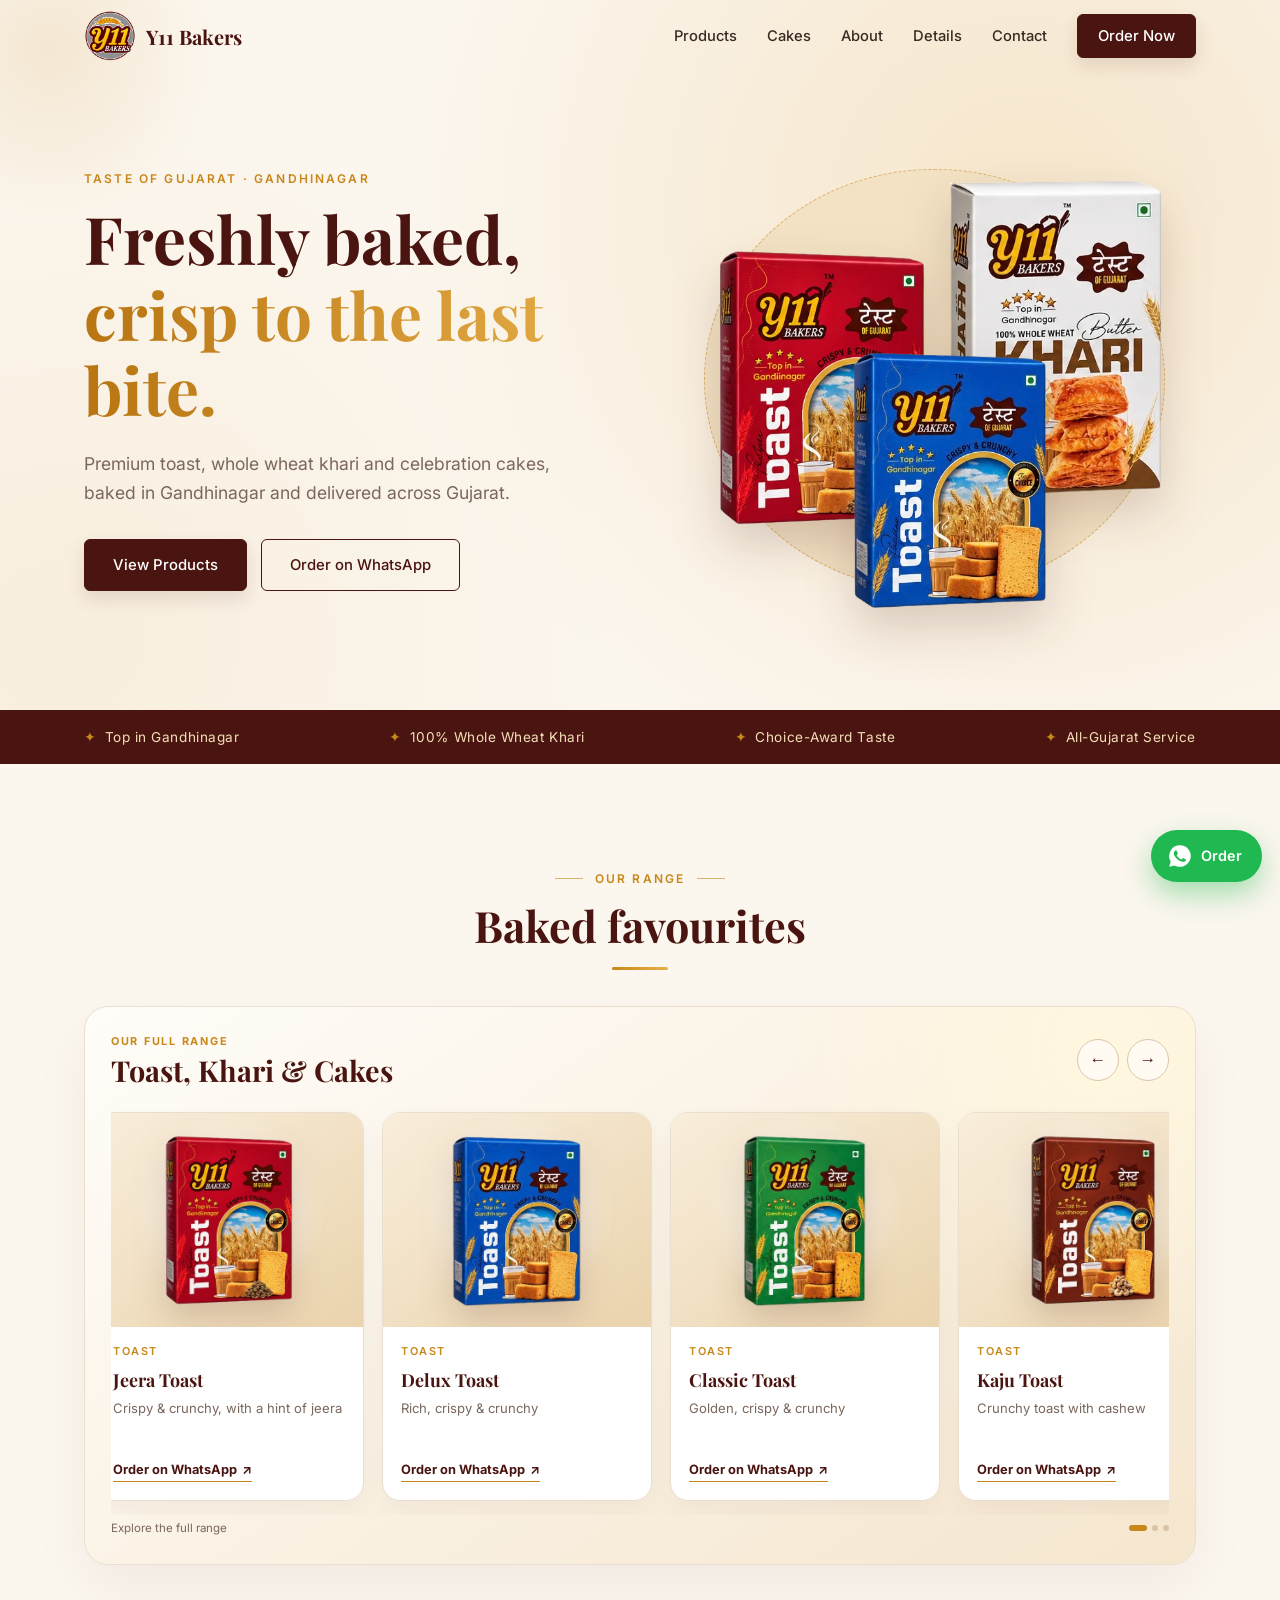
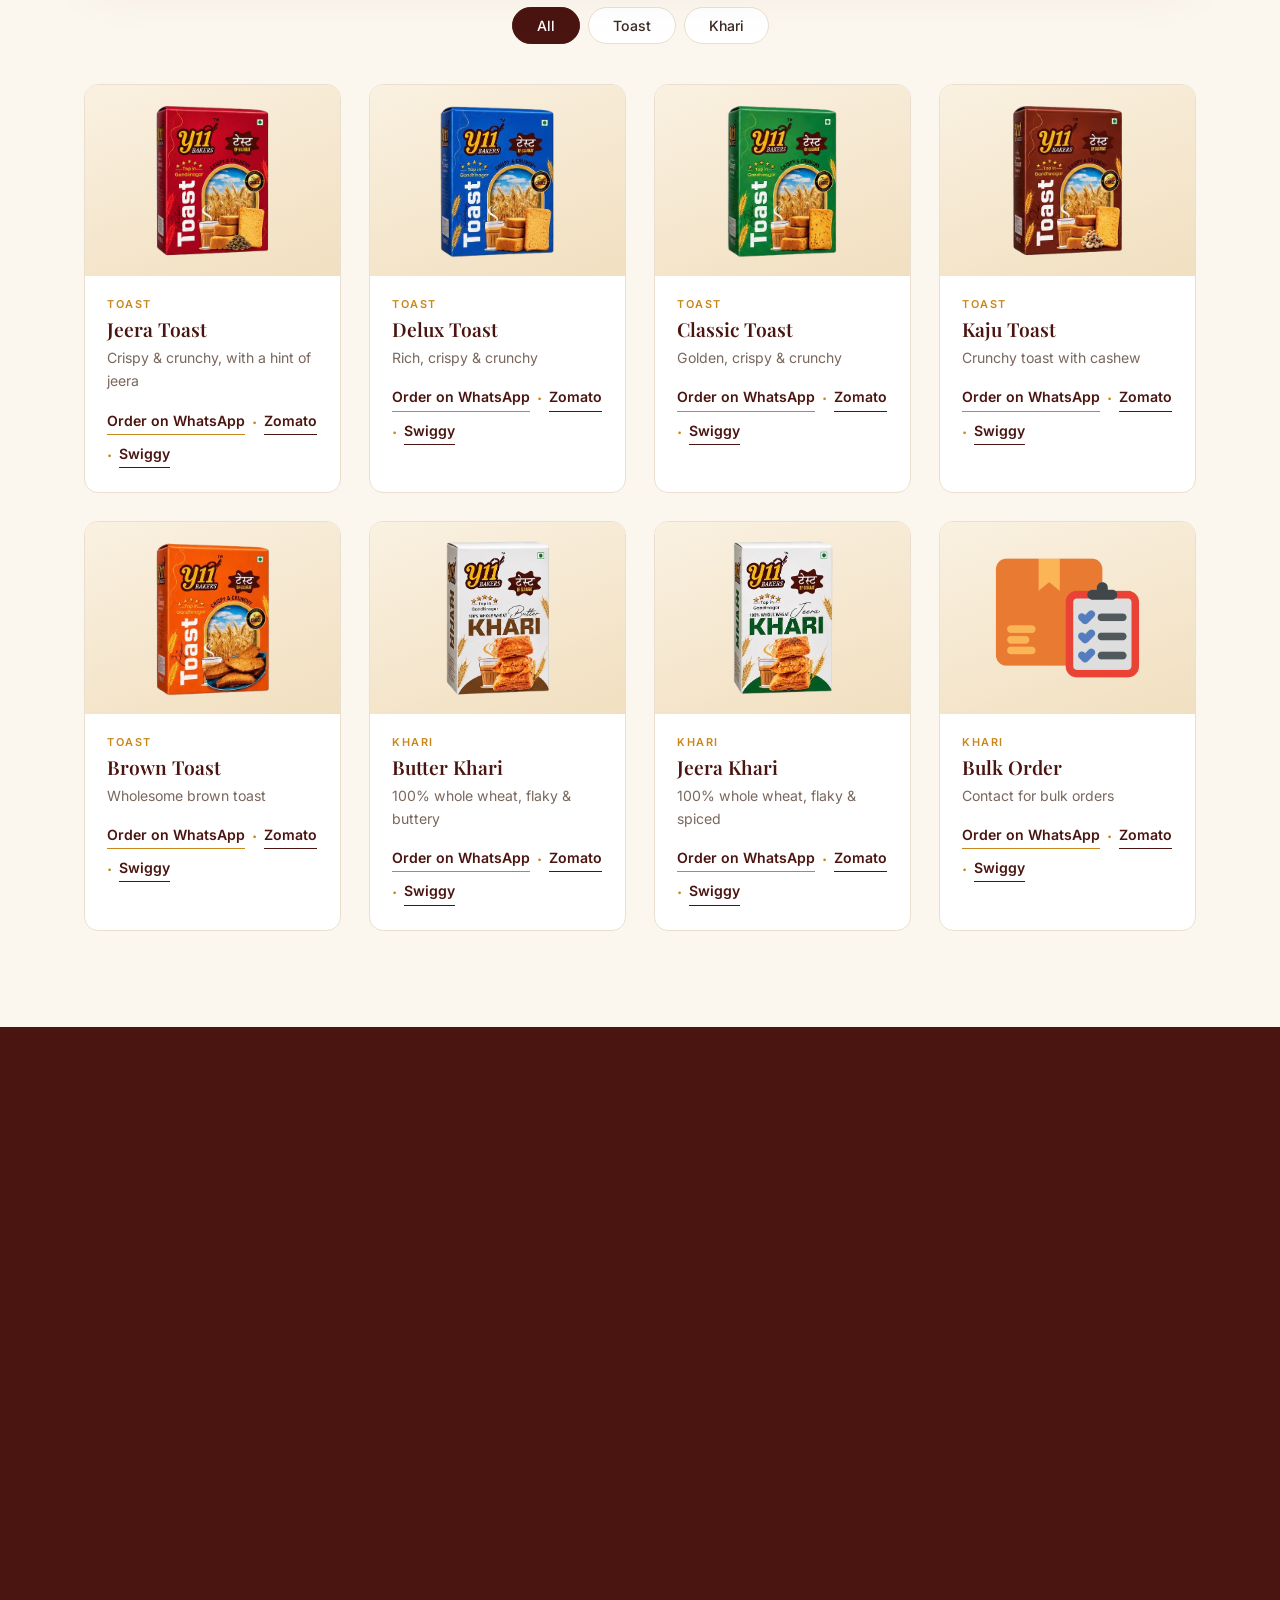
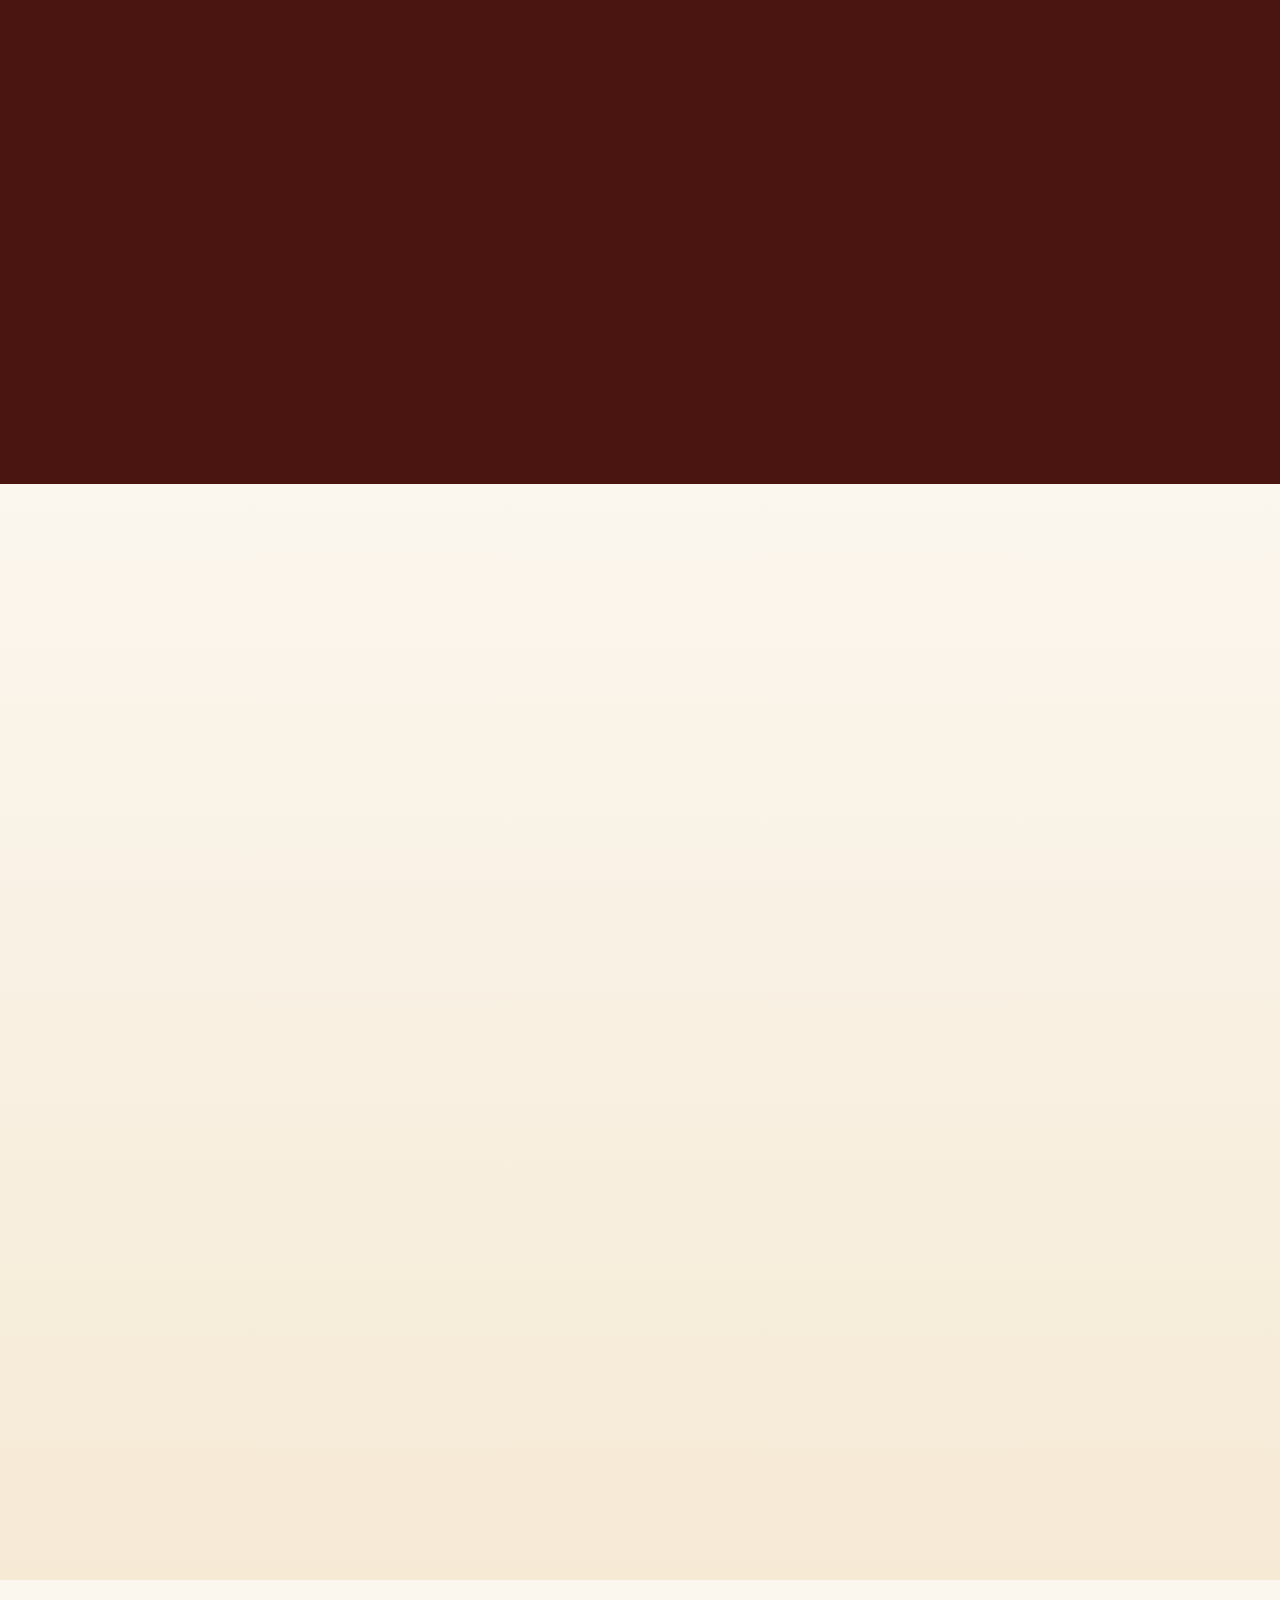
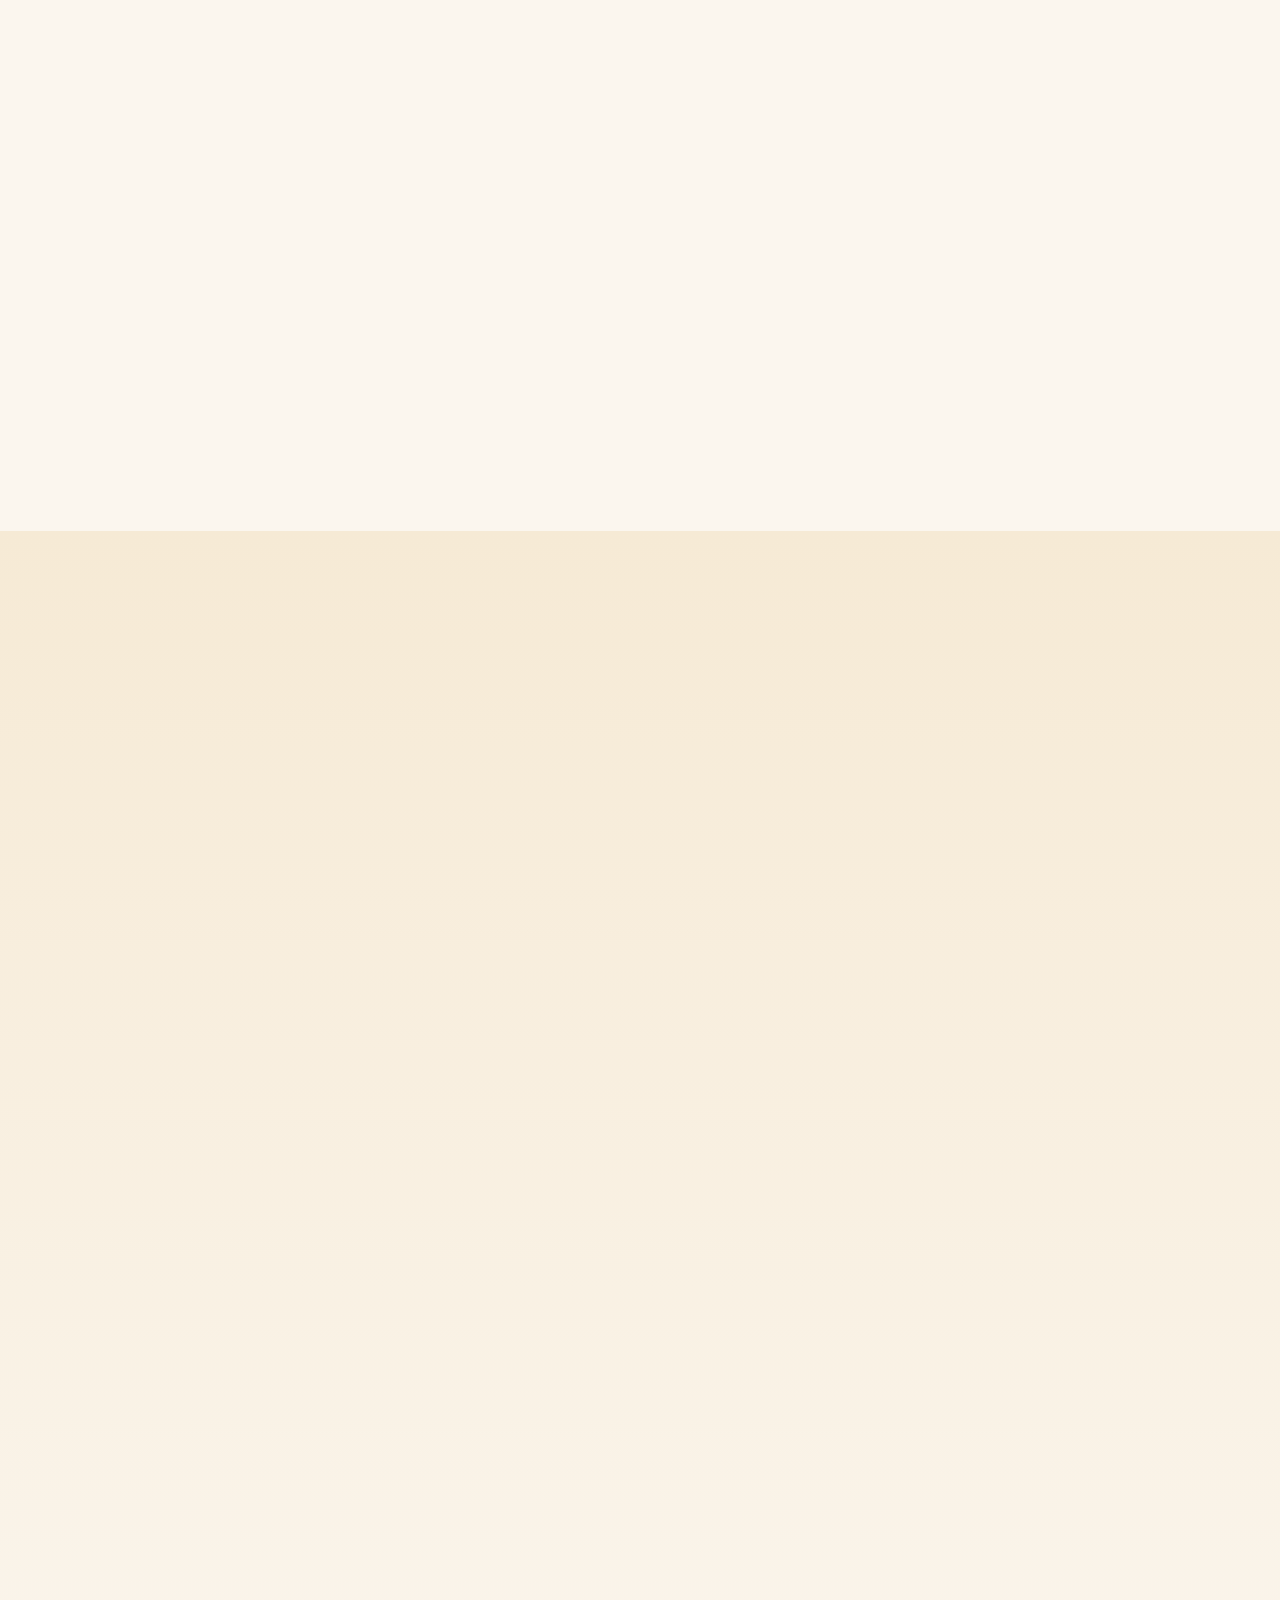
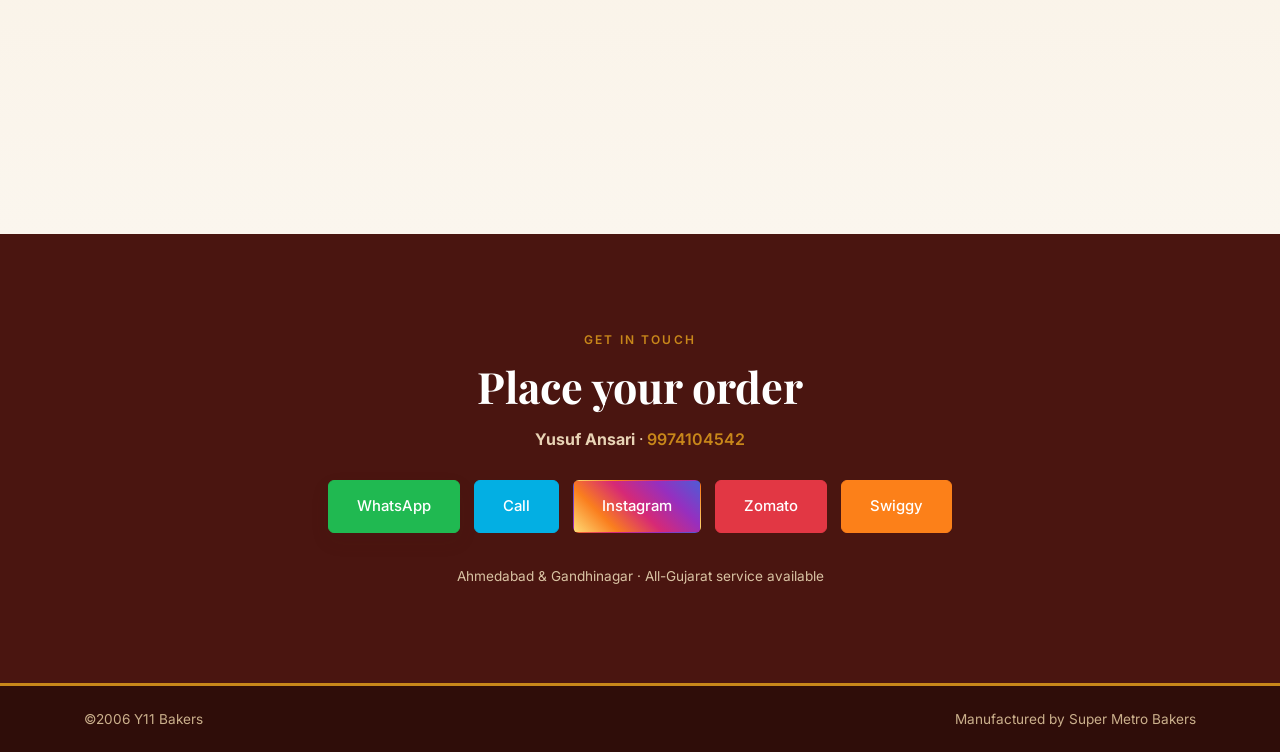
==== index.html @ 22dca5ef "Add files via upload" ====
<!DOCTYPE html>
<html lang="en">

<head>
    <meta charset="UTF-8">
    <meta name="viewport" content="width=device-width, initial-scale=1">

    <title>Y11 Bakers | Toast, Khari & Cakes in Gandhinagar</title>

    <meta name="description" content="Y11 Bakers – crispy toast, whole wheat khari and celebration cakes. Serving Ahmedabad, Gandhinagar and across Gujarat.">
    <meta name="theme-color" content="#4a1510">

    <!-- Social sharing -->
    <meta property="og:type" content="website">
    <meta property="og:title" content="Y11 Bakers | Toast, Khari & Cakes in Gandhinagar">
    <meta property="og:description" content="Crispy toast, whole wheat khari and custom celebration cakes. Serving Ahmedabad, Gandhinagar and all of Gujarat.">
    <meta property="og:image" content="images/logo.png">

    <!-- Favicon -->
    <link rel="icon" href="images/logo.png">
    <link rel="preload" as="image" href="images/logo.png">

    <!-- Google Fonts -->
    <link rel="preconnect" href="https://fonts.googleapis.com">
    <link rel="preconnect" href="https://fonts.gstatic.com" crossorigin>
    <link href="https://fonts.googleapis.com/css2?family=Inter:wght@400;500;600&family=Playfair+Display:wght@600;700&display=swap" rel="stylesheet">

    <!-- Main stylesheet -->
    <link rel="stylesheet" href="style.css">

    <!-- Local business data for Google -->
    <script type="application/ld+json">
    {
      "@context": "https://schema.org",
      "@type": "Bakery",
      "name": "Y11 Bakers",
      "image": "images/logo.png",
      "telephone": "+919974104542",
      "address": {
        "@type": "PostalAddress",
        "addressLocality": "Gandhinagar",
        "addressRegion": "Gujarat",
        "addressCountry": "IN"
      },
      "areaServed": ["Gandhinagar", "Ahmedabad", "Gujarat"],
      "sameAs": ["https://www.instagram.com/y11.bakers/"]
    }
    </script>
</head>


<body id="top">

    <!-- =====================================================
         NAVIGATION
    ====================================================== -->

    <header id="nav">
        <div class="wrap bar">

            <a class="brand" href="#top" aria-label="Y11 Bakers home">
                <img src="images/logo.png" alt="Y11 Bakers logo">
                <span>Y11 Bakers</span>
            </a>

            <nav id="mainNav" aria-label="Main navigation">
                <a href="#products">Products</a>
                <a href="#cakes">Cakes</a>
                <a href="#about">About</a>
                <a href="#details">Details</a>
                <a href="#order">Contact</a>

                <a class="btn sm" id="waNav" target="_blank" rel="noopener noreferrer"
                   aria-label="Order Y11 Bakers products on WhatsApp">Order Now</a>
            </nav>

            <button class="burger" id="burger" type="button" aria-label="Open menu"
                    aria-expanded="false" aria-controls="mainNav">
                <span></span><span></span><span></span>
            </button>

        </div>
    </header>


    <main>

        <!-- =================================================
             HERO
        ================================================== -->

        <section class="hero" aria-labelledby="hero-title">
            <div class="wrap hero-grid">

                <div class="hero-text">
                    <p class="eyebrow">Taste of Gujarat · Gandhinagar</p>

                    <h1 id="hero-title">
                        Freshly baked,
                        <span>crisp to the last bite.</span>
                    </h1>

                    <p class="lead">
                        Premium toast, whole wheat khari and
                        celebration cakes, baked in Gandhinagar
                        and delivered across Gujarat.
                    </p>

                    <div class="cta">
                        <a class="btn" href="#products">View Products</a>
                        <a class="btn line" id="waHero" target="_blank" rel="noopener noreferrer">Order on WhatsApp</a>
                    </div>
                </div>

                <div class="hero-art" aria-hidden="true">
                    <div class="ring"></div>
                    <img class="h1i" fetchpriority="high" src="images/toast-red.webp - Edited.png" alt="">
                    <img class="h2i" fetchpriority="high" src="images/khari-butter.webp - Edited.png" alt="">
                    <img class="h3i" fetchpriority="high" src="images/toast-blue.webp - Edited.png" alt="">
                </div>

            </div>
        </section>


        <!-- =================================================
             BRAND HIGHLIGHTS
        ================================================== -->

        <div class="strip" aria-label="Y11 Bakers highlights">
            <div class="wrap">
                <span>Top in Gandhinagar</span>
                <span>100% Whole Wheat Khari</span>
                <span>Choice-Award Taste</span>
                <span>All-Gujarat Service</span>
            </div>
        </div>


        <!-- =================================================
             PRODUCTS
        ================================================== -->

        <section id="products" aria-labelledby="products-title">
            <div class="wrap">

                <div class="head reveal">
                    <p class="eyebrow">Our Range</p>
                    <h2 id="products-title">Baked favourites</h2>
                </div>

                <!-- Featured product carousel -->
                <div class="product-showcase reveal" aria-label="All Y11 Bakers products carousel">
                    <div class="showcase-top">
                        <div>
                            <span class="showcase-kicker">Our full range</span>
                            <h3>Toast, Khari &amp; Cakes</h3>
                        </div>

                        <div class="carousel-controls">
                            <button class="carousel-arrow" id="productPrev" type="button" aria-label="Previous products">&#8592;</button>
                            <button class="carousel-arrow" id="productNext" type="button" aria-label="Next products">&#8594;</button>
                        </div>
                    </div>

                    <div class="product-carousel" id="productCarousel" tabindex="0" aria-label="All toast, khari and cake products"></div>

                    <div class="carousel-footer">
                        <span>Explore the full range</span>
                        <div class="carousel-dots" id="productDots" aria-hidden="true"></div>
                    </div>
                </div>

                <!-- Product filters -->
                <div class="tabs reveal" role="tablist" aria-label="Product categories">
                    <button class="on" type="button" data-f="all" role="tab" aria-selected="true">All</button>
                    <button type="button" data-f="toast" role="tab" aria-selected="false">Toast</button>
                    <button type="button" data-f="khari" role="tab" aria-selected="false">Khari</button>
                </div>

                <!-- Product cards (generated by script.js) -->
                <div class="grid" id="productGrid" aria-live="polite"></div>

            </div>
        </section>


        <!-- =================================================
             CAKES
        ================================================== -->

        <section id="cakes" class="dark" aria-labelledby="cakes-title">
            <div class="wrap">

                <div class="head reveal">
                    <p class="eyebrow">Celebrations</p>
                    <h2 id="cakes-title">Cakes, made to order</h2>
                    <p class="sub">
                        Birthdays, anniversaries and every occasion in between.
                        Every design can be customised on request.
                    </p>
                </div>

                <!-- Cake gallery (generated by script.js) -->
                <div class="grid" id="cakeGrid" aria-live="polite"></div>

            </div>
        </section>


        <!-- =================================================
             CUSTOMIZE CAKE
        ================================================== -->

        <section id="customize" aria-labelledby="custom-title">
            <div class="wrap">

                <div class="head reveal">
                    <p class="eyebrow">Made Just For You</p>
                    <h2 id="custom-title">Customize your cake</h2>
                    <p class="sub">Tell us your idea and we will bake it. Fill in the details and send them to us on WhatsApp. You can share reference photos in the chat.</p>
                </div>

                <form class="cform reveal" id="cakeForm">
                    <label>Your name
                        <input type="text" id="cfName" placeholder="Enter your name" required>
                    </label>
                    <label>Occasion
                        <select id="cfOccasion" required></select>
                    </label>
                    <label>Flavour
                        <select id="cfFlavour" required></select>
                    </label>
                    <label>Weight
                        <select id="cfWeight" required></select>
                    </label>
                    <label>Delivery date
                        <input type="date" id="cfDate" required>
                    </label>
                    <label>Delivery area
                        <input type="text" id="cfArea" placeholder="e.g. Gandhinagar, Ahmedabad">
                    </label>
                    <label class="full">Message on cake
                        <input type="text" id="cfMsg" placeholder="e.g. Happy Birthday Aryan">
                    </label>
                    <label class="full">Design idea / theme
                        <textarea id="cfNotes" rows="4" placeholder="Describe colours, theme, characters or toppers..."></textarea>
                    </label>
                    <label class="check full">
                        <input type="checkbox" id="cfEggless"> Eggless cake
                    </label>
                    <button class="btn full" type="submit">Send Request on WhatsApp</button>
                </form>

            </div>
        </section>


        <!-- =================================================
             ABOUT
        ================================================== -->

        <section id="about" aria-labelledby="about-title">
            <div class="wrap about">

                <div class="reveal">
                    <p class="eyebrow">About Us</p>

                    <h2 id="about-title">Rooted in Gandhinagar, loved across Gujarat</h2>

                    <p class="sub l">
                        Y11 Bakers is known for crunchy toast and flaky whole wheat
                        khari, the ideal companion to a cup of chai. We serve
                        Ahmedabad and Gandhinagar, with all-Gujarat service available.
                    </p>

                    <div class="mfg">
                        <small>Manufactured by</small>
                        <b>Super Metro Bakers</b>
                    </div>
                </div>

                <div class="stats reveal" aria-label="Y11 Bakers statistics">
                    <div><b>100%</b><span>Whole wheat khari</span></div>
                    <div><b>7+</b><span>Flavours</span></div>
                    <div><b>Gujarat</b><span>Wide service</span></div>
                </div>

            </div>
        </section>


        <!-- =================================================
             BUSINESS DETAILS / FACT SHEET
        ================================================== -->

        <section id="details" aria-labelledby="details-title">
            <div class="wrap">

                <div class="head reveal">
                    <p class="eyebrow">Business Details</p>
                    <h2 id="details-title">Company fact sheet</h2>
                    <p class="sub">
                        Registered, GST-verified and manufacturing from Gandhinagar.
                        Everything you need to know before placing a bulk or wholesale order.
                    </p>
                </div>

                <div class="fs-highlights reveal">
                    <div><b>2017</b><span>GST registered</span></div>
                    <div><b>20–35</b><span>Team members</span></div>
                    <div><b>Factory</b><span>Direct manufacturer</span></div>
                </div>

                <div class="factsheet reveal">

                    <div class="fs-top">
                        <div>
                            <small>Registered business</small>
                            <h3>Super Metro Bakers</h3>
                        </div>
                        <span class="fs-verified">✔ GST Registered</span>
                    </div>

                    <dl class="fs-list">
                        <div class="fs-row"><dt>Company CEO</dt><dd>Y Ansari</dd></div>
                        <div class="fs-row"><dt>Registered Address</dt><dd>Gandhinagar, Gujarat</dd></div>
                        <div class="fs-row"><dt>Total Number of Employees</dt><dd>20 to 35 People</dd></div>
                        <div class="fs-row"><dt>GST Registration Date</dt><dd>2017</dd></div>
                        <div class="fs-row"><dt>GST Legal Status</dt><dd>Partnership</dd></div>
                        <div class="fs-row"><dt>GST Nature of Business</dt><dd>Manufacturer</dd></div>
                        <div class="fs-row">
                            <dt>GST Additional NOB</dt>
                            <dd class="fs-chips">
                                <span>Wholesale Business</span>
                                <span>Factory / Manufacturing</span>
                                <span>Retail Business</span>
                            </dd>
                        </div>
                        <div class="fs-row"><dt>GST No.</dt><dd><span class="fs-gst">24CMZPA8083N1Z7</span></dd></div>
                        <div class="fs-row">
                            <dt>Payment Mode</dt>
                            <dd class="fs-chips">
                                <span>Cash</span>
                                <span>Credit Card</span>
                                <span>Cheque</span>
                                <span>Online</span>
                            </dd>
                        </div>
                        <div class="fs-row"><dt>Shipment Mode</dt><dd>By Road</dd></div>
                    </dl>

                </div>

            </div>
        </section>


        <!-- =================================================
             ORDER / CONTACT
        ================================================== -->

        <section id="order" class="dark order" aria-labelledby="order-title">
            <div class="wrap center reveal">

                <p class="eyebrow">Get in Touch</p>
                <h2 id="order-title">Place your order</h2>

                <p class="sub">
                    <b id="cName"></b>
                    ·
                    <a id="cPhone" aria-label="Call Y11 Bakers"></a>
                </p>

                <div class="cta c">
                    <a class="btn" id="waBtn" target="_blank" rel="noopener noreferrer" aria-label="Order Y11 Bakers products on WhatsApp">WhatsApp</a>
                    <a class="btn line light" id="callBtn" aria-label="Call Y11 Bakers">Call</a>
                    <a class="btn line light" id="igBtn" target="_blank" rel="noopener noreferrer" aria-label="Visit Y11 Bakers on Instagram">Instagram</a>
                    <a class="btn line light" id="zomBtn" target="_blank" rel="noopener noreferrer" hidden aria-label="Order Y11 Bakers on Zomato">Zomato</a>
                    <a class="btn line light" id="swiBtn" target="_blank" rel="noopener noreferrer" hidden aria-label="Order Y11 Bakers on Swiggy">Swiggy</a>
                </div>

                <p class="area">Ahmedabad &amp; Gandhinagar · All-Gujarat service available</p>

            </div>
        </section>

    </main>


    <!-- =====================================================
         FOOTER
    ====================================================== -->

    <footer>
        <div class="wrap">
            <span>©2006 Y11 Bakers</span>
            <span>Manufactured by Super Metro Bakers</span>
        </div>
    </footer>


    <!-- =====================================================
         FLOATING UI
    ====================================================== -->

    <div class="progress" id="progress" aria-hidden="true"></div>

    <a class="fab-wa" id="waFab" target="_blank" rel="noopener noreferrer" aria-label="Chat with Y11 Bakers on WhatsApp">
        <svg viewBox="0 0 24 24" width="26" height="26" fill="currentColor" aria-hidden="true">
            <path d="M12 2a10 10 0 0 0-8.6 15.1L2 22l5-1.3A10 10 0 1 0 12 2zm5.2 14.1c-.2.6-1.3 1.2-1.8 1.2-.5.1-1 .2-3.3-.7-2.8-1.2-4.6-4-4.7-4.2-.1-.2-1.1-1.5-1.1-2.8s.7-2 1-2.3c.2-.3.5-.3.7-.3h.5c.2 0 .4 0 .6.5l.8 2c.1.2.1.3 0 .5l-.4.6-.4.4c-.1.2-.3.3-.1.6.2.3.8 1.3 1.7 2.1 1.2 1 2.1 1.3 2.4 1.5.3.1.4.1.6-.1l.8-1c.2-.3.4-.2.6-.1l1.9.9c.3.1.5.2.5.3.1.2.1.8-.2 1.3z"/>
        </svg>
        <span>Order</span>
    </a>

    <button class="to-top" id="toTop" type="button" aria-label="Back to top">↑</button>


    <!-- =====================================================
         JAVASCRIPT
    ====================================================== -->

    <script src="script.js"></script>
    <script>
        /* Mobile menu */
        (function () {
            var header = document.getElementById("nav"),
                nav = document.getElementById("mainNav"),
                btn = document.getElementById("burger");
            function set(open) {
                header.classList.toggle("menu-open", open);
                nav.classList.toggle("open", open);
                btn.setAttribute("aria-expanded", open);
                btn.setAttribute("aria-label", open ? "Close menu" : "Open menu");
            }
            btn.addEventListener("click", function () { set(!nav.classList.contains("open")); });
            nav.addEventListener("click", function (e) { if (e.target.closest("a")) set(false); });
            addEventListener("resize", function () { if (innerWidth > 820) set(false); });
            addEventListener("keydown", function (e) { if (e.key === "Escape") set(false); });
        })();
    </script>

</body>

</html>
---- style.css ----
/* =========================================================
   1. ROOT & RESET
========================================================= */

:root {
    --bg: #fbf6ee;
    --maroon: #4a1510;
    --maroon-dark: #2f0d09;
    --gold: #c8871a;

    --text: #3b2a24;
    --muted: #7a675d;

    --card: #ffffff;
    --line: #eadfce;
    --cream: #f3e2c4;

    --container: 1160px;
    --radius: 14px;
    --transition: 0.3s ease;
}

* {
    box-sizing: border-box;
    margin: 0;
    padding: 0;
}

/* Bug fix: .btn display was overriding the [hidden] attribute */
[hidden] {
    display: none !important;
}

html {
    scroll-behavior: smooth;
    scrollbar-color: var(--gold) var(--bg);
}

body {
    font-family: Inter, sans-serif;
    font-size: 16px;
    line-height: 1.65;
    color: var(--text);
    background: var(--bg);
    overflow-x: hidden;
}

img {
    display: block;
    max-width: 100%;
}

::selection {
    background: var(--gold);
    color: #fff;
}

:focus-visible {
    outline: 2px solid var(--gold);
    outline-offset: 3px;
    border-radius: 4px;
}


/* =========================================================
   2. GLOBAL TYPOGRAPHY
========================================================= */

h1,
h2,
h3,
.brand {
    font-family: "Playfair Display", serif;
    color: var(--maroon);
    line-height: 1.15;
}

h1 {
    font-size: clamp(2.5rem, 5.2vw, 4.1rem);
    font-weight: 700;
}

h1 span {
    display: block;
    color: var(--gold);
    background: linear-gradient(90deg, #b87512, #e8b04a, #b87512);
    background-size: 200% auto;
    -webkit-background-clip: text;
    background-clip: text;
    -webkit-text-fill-color: transparent;
    animation: shimmer 6s linear infinite;
}

h2 {
    font-size: clamp(1.9rem, 3.5vw, 2.7rem);
}

.eyebrow {
    margin-bottom: 12px;

    font-size: 0.75rem;
    font-weight: 600;
    letter-spacing: 0.18em;
    text-transform: uppercase;

    color: var(--gold);
}

.lead {
    max-width: 480px;
    margin: 22px 0 32px;

    font-size: 1.1rem;
    color: var(--muted);
}


/* =========================================================
   3. CONTAINER
========================================================= */

.wrap {
    width: 100%;
    max-width: var(--container);
    margin: 0 auto;
    padding: 0 24px;
}


/* =========================================================
   4. NAVIGATION
========================================================= */

#nav {
    position: fixed;
    inset: 0 0 auto;

    z-index: 100;

    transition: var(--transition);
}

#nav.s {
    background: #fbf6eef5;
    backdrop-filter: blur(10px);
    border-bottom: 1px solid var(--line);
}

.bar {
    display: flex;
    align-items: center;
    justify-content: space-between;

    height: 72px;
}

.brand {
    display: flex;
    align-items: center;
    gap: 10px;

    font-size: 1.25rem;
    font-weight: 700;
    text-decoration: none;
}

.brand img {
    width: 52px;
    height: 52px;

    border-radius: 50%;
    object-fit: cover;
}

nav {
    display: flex;
    align-items: center;
    gap: 30px;
}

nav a:not(.btn) {
    position: relative;

    font-size: 0.92rem;
    font-weight: 500;

    color: var(--text);
    text-decoration: none;
}

nav a:not(.btn)::after {
    content: "";

    position: absolute;
    left: 0;
    bottom: -4px;

    width: 0;
    height: 2px;

    background: var(--gold);

    transition: var(--transition);
}

nav a:not(.btn):hover::after {
    width: 100%;
}

nav a:not(.btn).active {
    color: var(--gold);
}

nav a:not(.btn).active::after {
    width: 100%;
}


/* =========================================================
   5. BUTTONS
========================================================= */

.btn {
    display: inline-block;

    padding: 13px 28px;

    font-size: 0.93rem;
    font-weight: 500;

    color: #fff;
    background: var(--maroon);

    border: 1.5px solid var(--maroon);
    border-radius: 6px;

    text-decoration: none;
    cursor: pointer;

    box-shadow: 0 8px 18px #4a15101f;

    transition: var(--transition);
}

.btn:hover {
    color: #fff;
    background: var(--gold);
    border-color: var(--gold);

    transform: translateY(-2px);
    box-shadow: 0 14px 26px #c8871a44;
}

.btn:active {
    transform: translateY(0) scale(.98);
}

.btn.sm {
    padding: 9px 20px;
}

.btn.line {
    color: var(--maroon);
    background: transparent;
    box-shadow: none;
}

.btn.line:hover {
    color: #fff;
    background: var(--maroon);
    border-color: var(--maroon);
}

.btn.line.light {
    color: #fff;
    background: transparent;
    border-color: #ffffff66;
}

.btn.line.light:hover {
    color: var(--maroon);
    background: #fff;
    border-color: #fff;
}


/* =========================================================
   6. HERO
========================================================= */

.hero {
    position: relative;
    overflow: hidden;

    padding: 140px 0 90px;

    background:
        radial-gradient(circle at 80% 30%, #f6e6cb, transparent 55%),
        radial-gradient(circle at 5% 90%, #f3e2c466, transparent 40%);
}

.hero::before {
    content: "";
    position: absolute;
    top: -120px;
    left: -120px;
    width: 340px;
    height: 340px;
    border-radius: 50%;
    background: radial-gradient(circle, #c8871a22, transparent 70%);
    pointer-events: none;
}

.hero-grid {
    position: relative;
    display: grid;
    grid-template-columns: 1.05fr 1fr;
    gap: 40px;
    align-items: center;
}

.cta {
    display: flex;
    flex-wrap: wrap;
    gap: 14px;
}

.cta.c {
    justify-content: center;
    margin-top: 28px;
}


/* =========================================================
   7. HERO PRODUCT ART
========================================================= */

.hero-art {
    position: relative;
    height: 480px;
}

.ring {
    position: absolute;
    inset: 6%;

    border: 1px dashed #c8871a88;
    border-radius: 50%;

    background: var(--cream);

    animation: spin 40s linear infinite;
}

.hero-art img {
    position: absolute;

    filter: drop-shadow(0 22px 24px #4a15102e);
}

.h1i {
    width: 41%;
    left: 8%;
    top: 22%;

    animation: float 6s ease-in-out infinite;
}

.h2i {
    width: 42%;
    right: 6%;
    top: 8%;

    animation: float 7s ease-in-out -2s infinite;
}

.h3i {
    width: 38%;
    left: 34%;
    bottom: 2%;

    animation: float 6.5s ease-in-out -4s infinite;
}


/* =========================================================
   8. MAROON INFORMATION STRIP
========================================================= */

.strip {
    color: #f5dfb8;
    background: var(--maroon);

    font-size: 0.85rem;
    letter-spacing: 0.04em;
}

.strip .wrap {
    display: flex;
    justify-content: space-between;
    flex-wrap: wrap;
    gap: 20px;

    padding: 16px 24px;
}

.strip span::before {
    content: "✦";
    margin-right: 8px;
    color: var(--gold);
}


/* =========================================================
   9. SECTIONS
========================================================= */

section {
    padding: 96px 0;
}

/* Skip rendering off-screen sections until needed (faster load) */
#cakes,
#customize,
#about,
#details {
    content-visibility: auto;
    contain-intrinsic-size: auto 800px;
}

.head {
    margin-bottom: 36px;
    text-align: center;
}

.head .eyebrow {
    display: inline-flex;
    align-items: center;
    gap: 12px;
}

.head .eyebrow::before,
.head .eyebrow::after {
    content: "";
    width: 28px;
    height: 1px;
    background: currentColor;
    opacity: .6;
}

.head h2::after {
    content: "";
    display: block;
    width: 56px;
    height: 3px;
    margin: 16px auto 0;
    border-radius: 3px;
    background: linear-gradient(90deg, var(--gold), #e8b04a);
}

.sub {
    max-width: 560px;
    margin: 14px auto 0;

    color: var(--muted);
}

.sub.l {
    margin: 18px 0 0;
}

.center {
    text-align: center;
}


/* =========================================================
   10. DARK SECTIONS
========================================================= */

.dark {
    background: var(--maroon);
}

.dark h2 {
    color: #fff;
}

.dark .sub {
    color: #e8d3b5;
}


/* =========================================================
   11. CATEGORY TABS
========================================================= */

.tabs {
    display: flex;
    justify-content: center;
    flex-wrap: wrap;
    gap: 8px;

    margin-bottom: 40px;
}

.tabs button {
    padding: 9px 24px;

    font-family: Inter, sans-serif;
    font-size: 0.88rem;
    font-weight: 500;

    color: var(--text);
    background: #fff;

    border: 1px solid var(--line);
    border-radius: 30px;

    cursor: pointer;

    transition: var(--transition);
}

.tabs button:hover,
.tabs .on {
    color: #fff;
    background: var(--maroon);
    border-color: var(--maroon);
}


/* =========================================================
   12. PRODUCT GRID
========================================================= */

.grid {
    display: grid;

    grid-template-columns: repeat(auto-fill, minmax(250px, 1fr));

    gap: 28px;
}


/* =========================================================
   13. PRODUCT CARD
========================================================= */

.card {
    position: relative;
    display: flex;
    flex-direction: column;

    overflow: hidden;

    background: var(--card);

    border: 1px solid var(--line);
    border-radius: var(--radius);

    transition:
        transform 0.4s ease,
        box-shadow 0.4s ease,
        border-color 0.4s ease;

    animation: rise 0.6s both;
}

.card::after {
    content: "";
    position: absolute;
    left: 0;
    right: 0;
    bottom: 0;
    height: 3px;
    background: linear-gradient(90deg, var(--gold), #e8b04a);
    transform: scaleX(0);
    transform-origin: left;
    transition: transform .45s ease;
}

.card:hover::after {
    transform: scaleX(1);
}

.card:hover {
    transform: translateY(-8px);
    border-color: #e3c994;

    box-shadow: 0 24px 40px #4a151018;
}


/* =========================================================
   14. PRODUCT IMAGE AREA
========================================================= */

.im {
    position: relative;

    width: 100%;
    aspect-ratio: 4 / 3;

    display: flex;
    align-items: center;
    justify-content: center;

    padding: 18px 24px;

    background: linear-gradient(160deg, #faf1e1, #f1dfc0);

    overflow: hidden;

    cursor: zoom-in;
    touch-action: manipulation;
}

.im img {
    width: 100%;
    height: 100%;

    max-width: 100%;
    max-height: 100%;

    object-fit: contain;
    object-position: center;

    transition: transform 0.6s ease;
}

.card:hover .im img {
    transform: scale(1.04);
}


/* =========================================================
   15. PRODUCT INFORMATION
========================================================= */

.info {
    padding: 20px 22px 24px;
}

.badge {
    display: block;

    margin-bottom: 4px;

    font-size: 0.68rem;
    font-weight: 600;
    letter-spacing: 0.14em;
    text-transform: uppercase;

    color: var(--gold);
}

.info h3 {
    margin: 4px 0 6px;

    font-family: "Playfair Display", serif;
    font-size: 1.2rem;
    font-weight: 600;

    color: var(--maroon);
}

.info p {
    margin-bottom: 16px;

    font-size: 0.88rem;
    color: var(--muted);
}

.order-links {
    display: flex;
    align-items: center;
    flex-wrap: wrap;
    gap: 7px;
}

.info a {
    display: inline-block;

    padding-bottom: 2px;

    font-size: 0.88rem;
    font-weight: 600;

    color: var(--maroon);
    text-decoration: none;

    border-bottom: 1.5px solid var(--gold);

    transition: var(--transition);
}

.info a:hover {
    color: var(--gold);
}

.order-sep {
    color: var(--gold);
    font-weight: 700;
}

.market-link {
    border-bottom: 1px solid currentColor !important;
}

.dark .order-sep {
    color: #e8c47d;
}


/* =========================================================
   16. DARK PRODUCT CARDS
========================================================= */

.dark .card {
    background: #5a2018;
    border-color: #ffffff1a;
}

.dark .im {
    background: #3f120d;
}

.dark .info h3 {
    color: #fff;
}

.dark .info p {
    color: #e0c9a8;
}

.dark .info a {
    color: #fff;
}


/* =========================================================
   17. ABOUT SECTION
========================================================= */

.about {
    display: grid;

    grid-template-columns: 1.2fr 1fr;
    gap: 64px;

    align-items: center;
}

.about h2 {
    max-width: 520px;
}


/* =========================================================
   18. STATS
========================================================= */

.stats {
    display: grid;

    border-left: 2px solid var(--gold);
}

.stats div {
    padding: 20px 28px;

    border-bottom: 1px solid var(--line);
}

.stats div:last-child {
    border-bottom: 0;
}

.stats b {
    display: block;

    font-family: "Playfair Display", serif;
    font-size: 2rem;
    font-weight: 700;

    color: var(--maroon);
}

.stats span {
    font-size: 0.9rem;
    color: var(--muted);
}


/* =========================================================
   19. MANUFACTURER BOX
========================================================= */

.mfg {
    display: inline-block;

    margin-top: 28px;
    padding: 16px 22px;

    background: #fff;

    border: 1px solid var(--line);
    border-left: 3px solid var(--gold);
    border-radius: 8px;
}

.mfg small {
    display: block;

    font-size: 0.7rem;
    letter-spacing: 0.16em;
    text-transform: uppercase;

    color: var(--muted);
}

.mfg b {
    font-family: "Playfair Display", serif;
    font-size: 1.25rem;
    font-weight: 700;

    color: var(--maroon);
}


/* =========================================================
   20. ORDER SECTION
========================================================= */

.order .sub a {
    color: var(--gold);
    font-weight: 600;
    text-decoration: none;
}

.order .btn {
    background: var(--gold);
    border-color: var(--gold);
}

.order .btn:hover {
    color: var(--maroon);
    background: #fff;
}

.order .btn.line {
    background: transparent;
    border-color: #ffffff66;
}

.area {
    margin-top: 32px;

    font-size: 0.85rem;
    color: #d9c3a3;
}

/* Platform contact buttons (all screen sizes) */
.cta.c .btn:nth-child(1) { background: #20b951; border-color: #20b951; }
.cta.c .btn:nth-child(1):hover { background: #1a9b44; border-color: #1a9b44; color: #fff; }

.cta.c .btn:nth-child(2) { background: #03afe3; border-color: #03afe3; }
.cta.c .btn:nth-child(2):hover { background: #089ac6; border-color: #089ac6; color: #fff; }

.cta.c .btn:nth-child(3) {
    background: linear-gradient(45deg, #feda75, #fa7e1e, #d62976, #962fbf, #4f5bd5);
    border-color: transparent;
}
.cta.c .btn:nth-child(3):hover { filter: brightness(1.1); color: #fff; }

.cta.c .btn:nth-child(4) { background: #e23744; border-color: #e23744; }
.cta.c .btn:nth-child(4):hover { background: #c91f2d; border-color: #c91f2d; color: #fff; }

.cta.c .btn:nth-child(5) { background: #fc8019; border-color: #fc8019; }
.cta.c .btn:nth-child(5):hover { background: #e66f0b; border-color: #e66f0b; color: #fff; }


/* =========================================================
   21. FOOTER
========================================================= */

footer {
    color: #cbb08c;
    background: var(--maroon-dark);
    border-top: 3px solid var(--gold);

    font-size: 0.85rem;
}

footer .wrap {
    display: flex;
    justify-content: space-between;
    gap: 20px;

    padding: 22px 24px;
}


/* =========================================================
   22. SCROLL REVEAL
========================================================= */

.reveal {
    opacity: 0;

    transform: translateY(30px);

    transition:
        opacity 0.9s ease,
        transform 0.9s cubic-bezier(0.2, 0.8, 0.2, 1);
}

.reveal.in {
    opacity: 1;
    transform: none;
}


/* =========================================================
   23. ANIMATIONS
========================================================= */

@keyframes float {
    50% {
        transform: translateY(-14px);
    }
}

@keyframes spin {
    to {
        transform: rotate(360deg);
    }
}

@keyframes rise {
    from {
        opacity: 0;
        transform: translateY(24px);
    }
}

@keyframes pop {
    from {
        opacity: 0;
        transform: translateY(15px);
    }

    to {
        opacity: 1;
        transform: translateY(0);
    }
}

@keyframes shimmer {
    to {
        background-position: 200% center;
    }
}

@keyframes fabPulse {
    0%   { box-shadow: 0 12px 28px #20b95166, 0 0 0 0 #20b95166; }
    70%  { box-shadow: 0 12px 28px #20b95166, 0 0 0 16px #20b95100; }
    100% { box-shadow: 0 12px 28px #20b95166, 0 0 0 0 #20b95100; }
}


/* =========================================================
   24. CAKE CUTOUTS
========================================================= */

#cakeGrid .im {
    aspect-ratio: 4/5;
    padding: 0;
    background: #3a0f0a;
}

#cakeGrid .im img {
    width: 100%;
    height: 100%;
    max-width: none;
    max-height: none;
    object-fit: cover;
    object-position: center 45%;
    filter: none;
}

#cakeGrid .card:hover .im img {
    transform: scale(1.08);
}


/* =========================================================
   25. CUSTOMIZE CAKE FORM
========================================================= */

#customize {
    background: linear-gradient(180deg, var(--bg), #f6ead5);
}

.cform {
    max-width: 820px;
    margin: 0 auto;
    display: grid;
    grid-template-columns: 1fr 1fr;
    gap: 20px;
    padding: 36px;
    background: #fff;
    border: 1px solid var(--line);
    border-radius: var(--radius);
    box-shadow: 0 24px 50px #4a15100f;
}

.cform label {
    display: flex;
    flex-direction: column;
    gap: 6px;
    font-size: .82rem;
    font-weight: 600;
    color: var(--maroon);
}

.cform .full {
    grid-column: 1/-1;
}

.cform input,
.cform select,
.cform textarea {
    width: 100%;
    padding: 12px 14px;
    font: 400 .95rem Inter, sans-serif;
    color: var(--text);
    background: var(--bg);
    border: 1px solid var(--line);
    border-radius: 8px;
    outline: 0;
    transition: var(--transition);
}

.cform input:focus,
.cform select:focus,
.cform textarea:focus {
    border-color: var(--gold);
    box-shadow: 0 0 0 3px #c8871a26;
    background: #fff;
}

.cform textarea {
    resize: vertical;
}

.cform .check {
    flex-direction: row;
    align-items: center;
    gap: 10px;
    font-weight: 500;
    cursor: pointer;
}

.cform .check input {
    width: 18px;
    height: 18px;
    accent-color: var(--maroon);
}

.cform .btn {
    padding: 15px;
    font-size: 1rem;
}


/* =========================================================
   26. BUSINESS DETAILS / FACT SHEET
========================================================= */

#details {
    background: linear-gradient(180deg, #f6ead5, var(--bg));
}

.fs-highlights {
    max-width: 820px;
    margin: 0 auto 28px;
    display: grid;
    grid-template-columns: repeat(3, 1fr);
    gap: 16px;
}

.fs-highlights div {
    padding: 22px 16px;
    text-align: center;
    background: #fff;
    border: 1px solid var(--line);
    border-top: 3px solid var(--gold);
    border-radius: var(--radius);
    transition: transform .35s ease, box-shadow .35s ease;
}

.fs-highlights div:hover {
    transform: translateY(-5px);
    box-shadow: 0 18px 34px #4a15101a;
}

.fs-highlights b {
    display: block;
    font-family: "Playfair Display", serif;
    font-size: 1.7rem;
    color: var(--maroon);
    line-height: 1.2;
}

.fs-highlights span {
    font-size: .82rem;
    color: var(--muted);
}

.factsheet {
    max-width: 820px;
    margin: 0 auto;
    overflow: hidden;
    background: #fff;
    border: 1px solid var(--line);
    border-radius: 20px;
    box-shadow: 0 24px 50px #4a15100f;
}

.fs-top {
    display: flex;
    align-items: center;
    justify-content: space-between;
    gap: 16px;
    flex-wrap: wrap;
    padding: 22px 30px;
    background: linear-gradient(135deg, var(--maroon), var(--maroon-dark));
}

.fs-top small {
    display: block;
    font-size: .68rem;
    font-weight: 600;
    letter-spacing: .16em;
    text-transform: uppercase;
    color: #e8c47d;
}

.fs-top h3 {
    font-size: 1.45rem;
    color: #fff;
}

.fs-verified {
    padding: 7px 16px;
    font-size: .78rem;
    font-weight: 600;
    color: var(--maroon);
    background: var(--cream);
    border: 1px solid #e8c47d;
    border-radius: 30px;
}

.fs-list {
    display: block;
}

.fs-row {
    display: grid;
    grid-template-columns: 38% 1fr;
    gap: 16px;
    align-items: center;
    padding: 17px 30px;
    border-bottom: 1px solid var(--line);
    border-left: 3px solid transparent;
    transition: background .3s ease, border-color .3s ease;
}

.fs-row:last-child {
    border-bottom: 0;
}

.fs-row:hover {
    background: #fdf8ef;
    border-left-color: var(--gold);
}

.fs-row dt {
    font-size: .9rem;
    font-weight: 500;
    color: var(--muted);
}

.fs-row dd {
    font-size: .98rem;
    font-weight: 600;
    color: var(--maroon);
}

.fs-chips {
    display: flex;
    flex-wrap: wrap;
    gap: 8px;
}

.fs-chips span {
    padding: 5px 14px;
    font-size: .8rem;
    font-weight: 500;
    color: var(--maroon);
    background: var(--bg);
    border: 1px solid var(--line);
    border-radius: 30px;
}

.fs-gst {
    display: inline-block;
    padding: 5px 14px;
    font-family: ui-monospace, Consolas, monospace;
    font-size: .92rem;
    letter-spacing: .08em;
    color: var(--maroon);
    background: var(--cream);
    border: 1px dashed var(--gold);
    border-radius: 8px;
}


/* =========================================================
   27. IMAGE PREVIEW (click to zoom)
========================================================= */

.image-preview {
    position: fixed;
    inset: 0;
    z-index: 1000;
    display: grid;
    place-items: center;
    padding: 24px;
    visibility: hidden;
    opacity: 0;
    pointer-events: none;
    transition: opacity .28s ease, visibility .28s ease;
}

.image-preview.show {
    visibility: visible;
    opacity: 1;
    pointer-events: auto;
}

.image-preview-backdrop {
    position: absolute;
    inset: 0;
    background: #170806b8;
    backdrop-filter: blur(12px);
    -webkit-backdrop-filter: blur(12px);
}

.image-preview-card {
    position: relative;
    width: min(88vw, 720px);
    max-height: 90vh;
    padding: 18px;
    border: 1px solid #ffffff26;
    border-radius: 24px;
    background: linear-gradient(145deg, #fffaf2, #f3dfbd);
    box-shadow: 0 35px 90px #00000055;
    transform: translateY(24px) scale(.92);
    transition: transform .42s cubic-bezier(.2,.8,.2,1);
    overflow: hidden;
}

.image-preview.show .image-preview-card {
    transform: translateY(0) scale(1);
}

.image-preview-image-wrap {
    display: grid;
    place-items: center;
    min-height: 280px;
    max-height: 76vh;
    border-radius: 16px;
    background: radial-gradient(circle, #fff8ec, #ead5b0);
    overflow: hidden;
}

.image-preview-image {
    width: 100%;
    height: min(68vh, 620px);
    object-fit: contain;
    transform: scale(.96);
    transition: transform .55s cubic-bezier(.2,.8,.2,1);
}

.image-preview.show .image-preview-image {
    transform: scale(1);
}

.image-preview-name {
    padding: 14px 8px 8px;
    color: var(--maroon);
    font-family: "Playfair Display", serif;
    font-size: 1.15rem;
    font-weight: 600;
    text-align: center;
}

.image-preview-close {
    position: absolute;
    top: 28px;
    right: 28px;
    z-index: 2;
    width: 38px;
    height: 38px;
    border: 1px solid #ffffff88;
    border-radius: 50%;
    color: #fff;
    background: #2f0d09cc;
    font-size: 1.5rem;
    line-height: 1;
    cursor: pointer;
    transition: transform .25s ease, background .25s ease;
}

.image-preview-close:hover {
    transform: rotate(90deg) scale(1.05);
    background: var(--maroon);
}


/* =========================================================
   28. FEATURED PRODUCT CAROUSEL
========================================================= */

.product-showcase {
    position: relative;
    margin: 0 0 42px;
    padding: 26px;
    border: 1px solid #eadfce;
    border-radius: 24px;
    background:
        radial-gradient(circle at 92% 8%, #fff7df 0, transparent 28%),
        linear-gradient(145deg, #fffdf9, #f5e6ce);
    box-shadow: 0 24px 60px #4a15100d;
    overflow: hidden;
}

.showcase-top {
    position: relative;
    z-index: 1;
    display: flex;
    align-items: center;
    justify-content: space-between;
    gap: 20px;
    margin-bottom: 20px;
}

.showcase-kicker {
    display: block;
    margin-bottom: 4px;
    color: var(--gold);
    font-size: .68rem;
    font-weight: 700;
    letter-spacing: .16em;
    text-transform: uppercase;
}

.showcase-top h3 {
    color: var(--maroon);
    font-family: "Playfair Display", serif;
    font-size: clamp(1.35rem, 2.5vw, 1.8rem);
}

.carousel-controls {
    display: flex;
    gap: 8px;
}

.carousel-arrow {
    display: grid;
    place-items: center;
    width: 42px;
    height: 42px;
    border: 1px solid #d9c6a9;
    border-radius: 50%;
    color: var(--maroon);
    background: #fffaf2;
    font-size: 1.05rem;
    cursor: pointer;
    transition: transform .25s ease, background .25s ease, color .25s ease;
}

.carousel-arrow:hover {
    color: #fff;
    background: var(--maroon);
    border-color: var(--maroon);
    transform: translateY(-2px);
}

.product-carousel {
    position: relative;
    z-index: 1;
    display: grid;
    grid-auto-flow: column;
    grid-auto-columns: minmax(270px, 31%);
    gap: 18px;
    overflow-x: auto;
    padding: 4px 2px 14px;
    scroll-snap-type: none;
    scroll-behavior: auto;
    scrollbar-width: none;
    overscroll-behavior-inline: contain;
    touch-action: pan-x;
}

.product-carousel::-webkit-scrollbar {
    display: none;
}

.showcase-card {
    min-width: 0;
    overflow: hidden;
    border: 1px solid #eadfce;
    border-radius: 18px;
    background: #fff;
    box-shadow: 0 12px 30px #4a15100b;
    transition: transform .35s ease, box-shadow .35s ease;
}

.showcase-card:hover {
    transform: translateY(-6px);
    box-shadow: 0 20px 40px #4a15101a;
}

.showcase-image {
    aspect-ratio: 1.25 / 1;
    padding: 20px;
    background:
        radial-gradient(circle at 50% 45%, #fffdf7, transparent 55%),
        linear-gradient(145deg, #f9eedb, #ead3ad);
}

.showcase-image img {
    position: relative;
    z-index: 1;
    width: 100%;
    height: 100%;
    object-fit: contain;
    filter: drop-shadow(0 14px 16px #4a15102b);
    transition: transform .55s cubic-bezier(.2,.8,.2,1);
}

.showcase-card:hover .showcase-image img {
    transform: scale(1.08) rotate(-1deg);
}

.showcase-shine {
    position: absolute;
    inset: -40% auto -40% -80%;
    width: 45%;
    transform: rotate(18deg);
    background: linear-gradient(90deg, transparent, #ffffff88, transparent);
    transition: left .8s ease;
    pointer-events: none;
}

.showcase-card:hover .showcase-shine {
    left: 140%;
}

.showcase-info {
    padding: 16px 18px 18px;
}

.showcase-info h4 {
    margin: 3px 0 5px;
    color: var(--maroon);
    font-family: "Playfair Display", serif;
    font-size: 1.12rem;
}

.showcase-info p {
    min-height: 44px;
    margin-bottom: 12px;
    color: var(--muted);
    font-size: .82rem;
    line-height: 1.45;
}

.showcase-info a {
    display: inline-flex;
    align-items: center;
    gap: 5px;
    color: var(--maroon);
    font-size: .8rem;
    font-weight: 700;
    text-decoration: none;
    border-bottom: 1px solid var(--gold);
}

.showcase-info a span {
    transition: transform .2s ease;
}

.showcase-info a:hover span {
    transform: translate(2px, -2px);
}

.carousel-footer {
    position: relative;
    z-index: 1;
    display: flex;
    align-items: center;
    justify-content: space-between;
    gap: 16px;
    margin-top: 4px;
    color: var(--muted);
    font-size: .72rem;
}

.carousel-dots {
    display: flex;
    gap: 5px;
}

.carousel-dots span {
    width: 6px;
    height: 6px;
    border-radius: 50%;
    background: #d8c4a5;
    transition: width .25s ease, background .25s ease;
}

.carousel-dots span.on {
    width: 18px;
    border-radius: 999px;
    background: var(--gold);
}


/* =========================================================
   29. FLOATING UI (progress bar, WhatsApp, back to top)
========================================================= */

.progress {
    position: fixed;
    top: 0;
    left: 0;
    width: 100%;
    height: 3px;
    z-index: 200;
    background: linear-gradient(90deg, var(--gold), #e8b04a);
    transform: scaleX(0);
    transform-origin: left;
    pointer-events: none;
}

.fab-wa {
    position: fixed;
    right: 18px;
    bottom: 18px;
    z-index: 150;
    display: inline-flex;
    align-items: center;
    gap: 8px;
    padding: 13px 20px 13px 16px;
    color: #fff;
    font-size: .9rem;
    font-weight: 600;
    text-decoration: none;
    background: #20b951;
    border-radius: 40px;
    box-shadow: 0 12px 28px #20b95166;
    transition: transform .3s ease;
    animation: fabPulse 2.8s ease-out infinite;
}

.fab-wa:hover {
    transform: translateY(-3px);
}

.to-top {
    position: fixed;
    right: 22px;
    bottom: 84px;
    z-index: 150;
    width: 44px;
    height: 44px;
    font-size: 1.15rem;
    color: var(--maroon);
    background: #fffaf2;
    border: 1px solid #d9c6a9;
    border-radius: 50%;
    cursor: pointer;
    opacity: 0;
    visibility: hidden;
    transform: translateY(12px);
    transition: opacity .3s, transform .3s, visibility .3s, background .3s, color .3s;
}

.to-top.show {
    opacity: 1;
    visibility: visible;
    transform: none;
}

.to-top:hover {
    color: #fff;
    background: var(--maroon);
}


/* =========================================================
   30. MOBILE MENU BASE
========================================================= */

.burger {
    display: none;
}

section {
    scroll-margin-top: 72px;
}

a,
button {
    -webkit-tap-highlight-color: transparent;
}


/* =========================================================
   31. TABLET (max 820px)
========================================================= */

@media (max-width: 820px) {

    .hero-grid,
    .about {
        grid-template-columns: 1fr;
        gap: 30px;
    }

    section {
        padding: 70px 0;
    }

    .grid {
        grid-template-columns: repeat(2, minmax(0, 1fr));
    }

    .product-showcase {
        padding: 20px;
    }

    .product-carousel {
        grid-auto-columns: minmax(260px, 44%);
    }

    /* Always-visible solid header */
    #nav {
        background: #fbf6eef7;
        backdrop-filter: blur(10px);
        -webkit-backdrop-filter: blur(10px);
        border-bottom: 1px solid var(--line);
    }

    .bar { height: 64px; }
    .brand { font-size: 1.15rem; }
    .brand img { width: 44px; height: 44px; }

    /* Hamburger */
    .burger {
        display: flex;
        flex-direction: column;
        justify-content: center;
        gap: 5px;
        width: 44px;
        height: 44px;
        padding: 0 11px;
        background: none;
        border: 0;
        cursor: pointer;
    }

    .burger span {
        display: block;
        height: 2px;
        width: 100%;
        background: var(--maroon);
        border-radius: 2px;
        transition: transform .3s, opacity .3s;
    }

    #nav.menu-open .burger span:nth-child(1) { transform: translateY(7px) rotate(45deg); }
    #nav.menu-open .burger span:nth-child(2) { opacity: 0; }
    #nav.menu-open .burger span:nth-child(3) { transform: translateY(-7px) rotate(-45deg); }

    /* Slide-down menu */
    nav {
        position: absolute;
        top: 100%;
        left: 0;
        right: 0;
        flex-direction: column;
        align-items: stretch;
        gap: 0;
        padding: 6px 24px 22px;
        background: #fbf6ee;
        border-bottom: 1px solid var(--line);
        box-shadow: 0 18px 30px #4a15101a;
        opacity: 0;
        visibility: hidden;
        transform: translateY(-10px);
        transition: opacity .3s, transform .3s, visibility .3s;
    }

    nav.open {
        opacity: 1;
        visibility: visible;
        transform: none;
    }

    nav a:not(.btn) {
        display: block;
        padding: 15px 2px;
        font-size: 1rem;
        border-bottom: 1px solid var(--line);
    }

    nav a:not(.btn)::after { display: none; }
    nav .btn.sm { margin-top: 16px; padding: 14px; text-align: center; }

    /* Layout */
    .hero { padding: 96px 0 56px; }
    .hero-text { text-align: center; }
    .lead { margin-left: auto; margin-right: auto; }
    .hero .cta { justify-content: center; }
    .hero-art { height: 320px; max-width: 420px; margin: 0 auto; width: 100%; }

    .strip .wrap {
        display: grid;
        grid-template-columns: 1fr 1fr;
        gap: 8px 14px;
        text-align: center;
        padding: 14px 18px;
        font-size: 0.78rem;
    }

    .head { margin-bottom: 28px; }
    .about { gap: 28px; }
    .about .reveal { text-align: center; }
    .about h2 { margin-left: auto; margin-right: auto; }
    .sub.l { margin-left: auto; margin-right: auto; }

    .stats {
        grid-template-columns: repeat(3, 1fr);
        border-left: 0;
        border-top: 2px solid var(--gold);
    }

    .stats div {
        padding: 16px 8px;
        text-align: center;
        border-bottom: 0;
        border-right: 1px solid var(--line);
    }

    .stats div:last-child { border-right: 0; }
    .stats b { font-size: 1.35rem; }
    .stats span { font-size: .78rem; display: block; line-height: 1.3; }
}


/* =========================================================
   32. MOBILE (max 560px)
========================================================= */

@media (max-width: 560px) {

    .wrap { padding: 0 18px; }

    section { padding: 56px 0; }
    h1 { font-size: 2.2rem; }
    .hero .cta .btn { flex: 1 1 100%; text-align: center; }
    .hero-art { height: 290px; }

    /* Two-column product & cake grids */
    .grid { grid-template-columns: repeat(2, minmax(0, 1fr)); gap: 14px; }
    .card { border-radius: 12px; }
    .card:hover { transform: none; }
    .im { aspect-ratio: 4 / 3; padding: 12px 14px; }
    #cakeGrid .im { padding: 0; }
    .info { padding: 12px 12px 16px; }
    .badge { font-size: .6rem; letter-spacing: .1em; }
    .info h3 { font-size: .98rem; line-height: 1.25; }
    .info p { font-size: .78rem; line-height: 1.45; margin-bottom: 10px; }
    .info a { font-size: .74rem; }
    .order-links { gap: 5px; }

    .tabs { gap: 6px; }
    .tabs button { padding: 8px 16px; font-size: 0.8rem; }

    /* Contact buttons */
    .cta.c { gap: 10px; }
    .cta.c .btn { flex: 1 1 calc(50% - 10px); text-align: center; padding: 13px 10px; }
    .mfg { display: block; text-align: left; }

    /* Form: 16px inputs stop iOS zoom */
    .cform { padding: 22px 16px; gap: 16px; }
    .cform input, .cform select, .cform textarea { font-size: 16px; }

    footer .wrap { flex-direction: column; text-align: center; padding: 20px 18px; }

    /* Carousel */
    .product-showcase { margin-bottom: 30px; padding: 16px; border-radius: 20px; }
    .showcase-top { margin-bottom: 14px; }
    .showcase-top h3 { font-size: 1.25rem; }
    .carousel-arrow { width: 38px; height: 38px; }
    .product-carousel { grid-auto-columns: 82%; gap: 12px; }
    .showcase-info { padding: 14px 15px 16px; }
    .showcase-info p { min-height: auto; }

    /* Image preview */
    .image-preview { padding: 16px; }
    .image-preview-card { width: 94vw; padding: 10px; border-radius: 18px; }
    .image-preview-image-wrap { min-height: 240px; }
    .image-preview-image { height: 64vh; }
    .image-preview-close { top: 18px; right: 18px; }

    /* Fact sheet */
    .fs-highlights { gap: 10px; }
    .fs-highlights div { padding: 16px 8px; }
    .fs-highlights b { font-size: 1.15rem; }
    .fs-highlights span { font-size: .7rem; display: block; line-height: 1.3; }
    .fs-top { padding: 18px; }
    .fs-top h3 { font-size: 1.2rem; }
    .fs-row { grid-template-columns: 1fr; gap: 4px; padding: 14px 18px; }
    .fs-row dt { font-size: .74rem; letter-spacing: .08em; text-transform: uppercase; }
    .fs-gst { font-size: .8rem; }

    /* Floating UI */
    .fab-wa { right: 14px; bottom: 14px; padding: 13px 18px 13px 14px; }
    .to-top { right: 18px; bottom: 76px; }
}

@media (max-width: 620px) {
    .cform { grid-template-columns: 1fr; padding: 24px 18px; }
}

@media (max-width: 340px) {
    .grid { grid-template-columns: 1fr; }
}


/* =========================================================
   33. ACCESSIBILITY
========================================================= */

@media (prefers-reduced-motion: reduce) {

    *,
    *::before,
    *::after {
        animation: none !important;
        transition: none !important;
    }

    .reveal {
        opacity: 1;
        transform: none;
    }
}
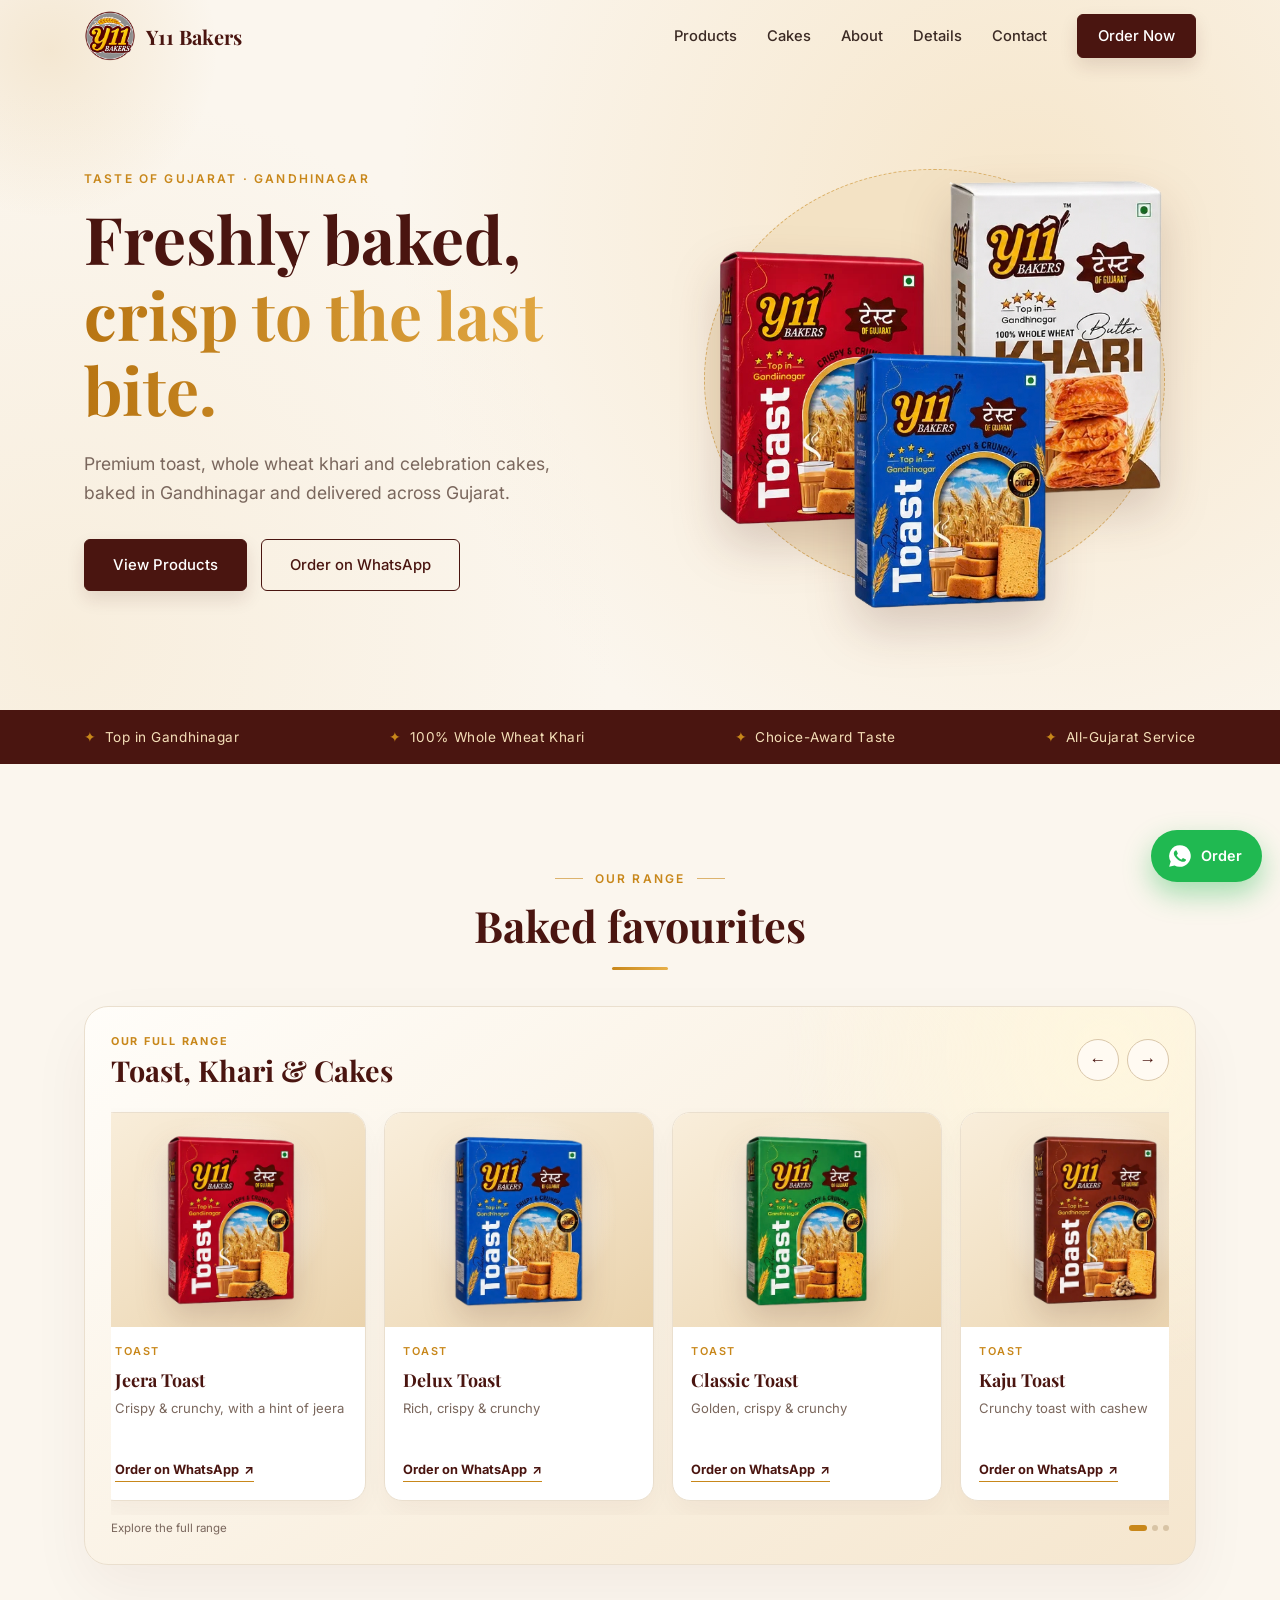
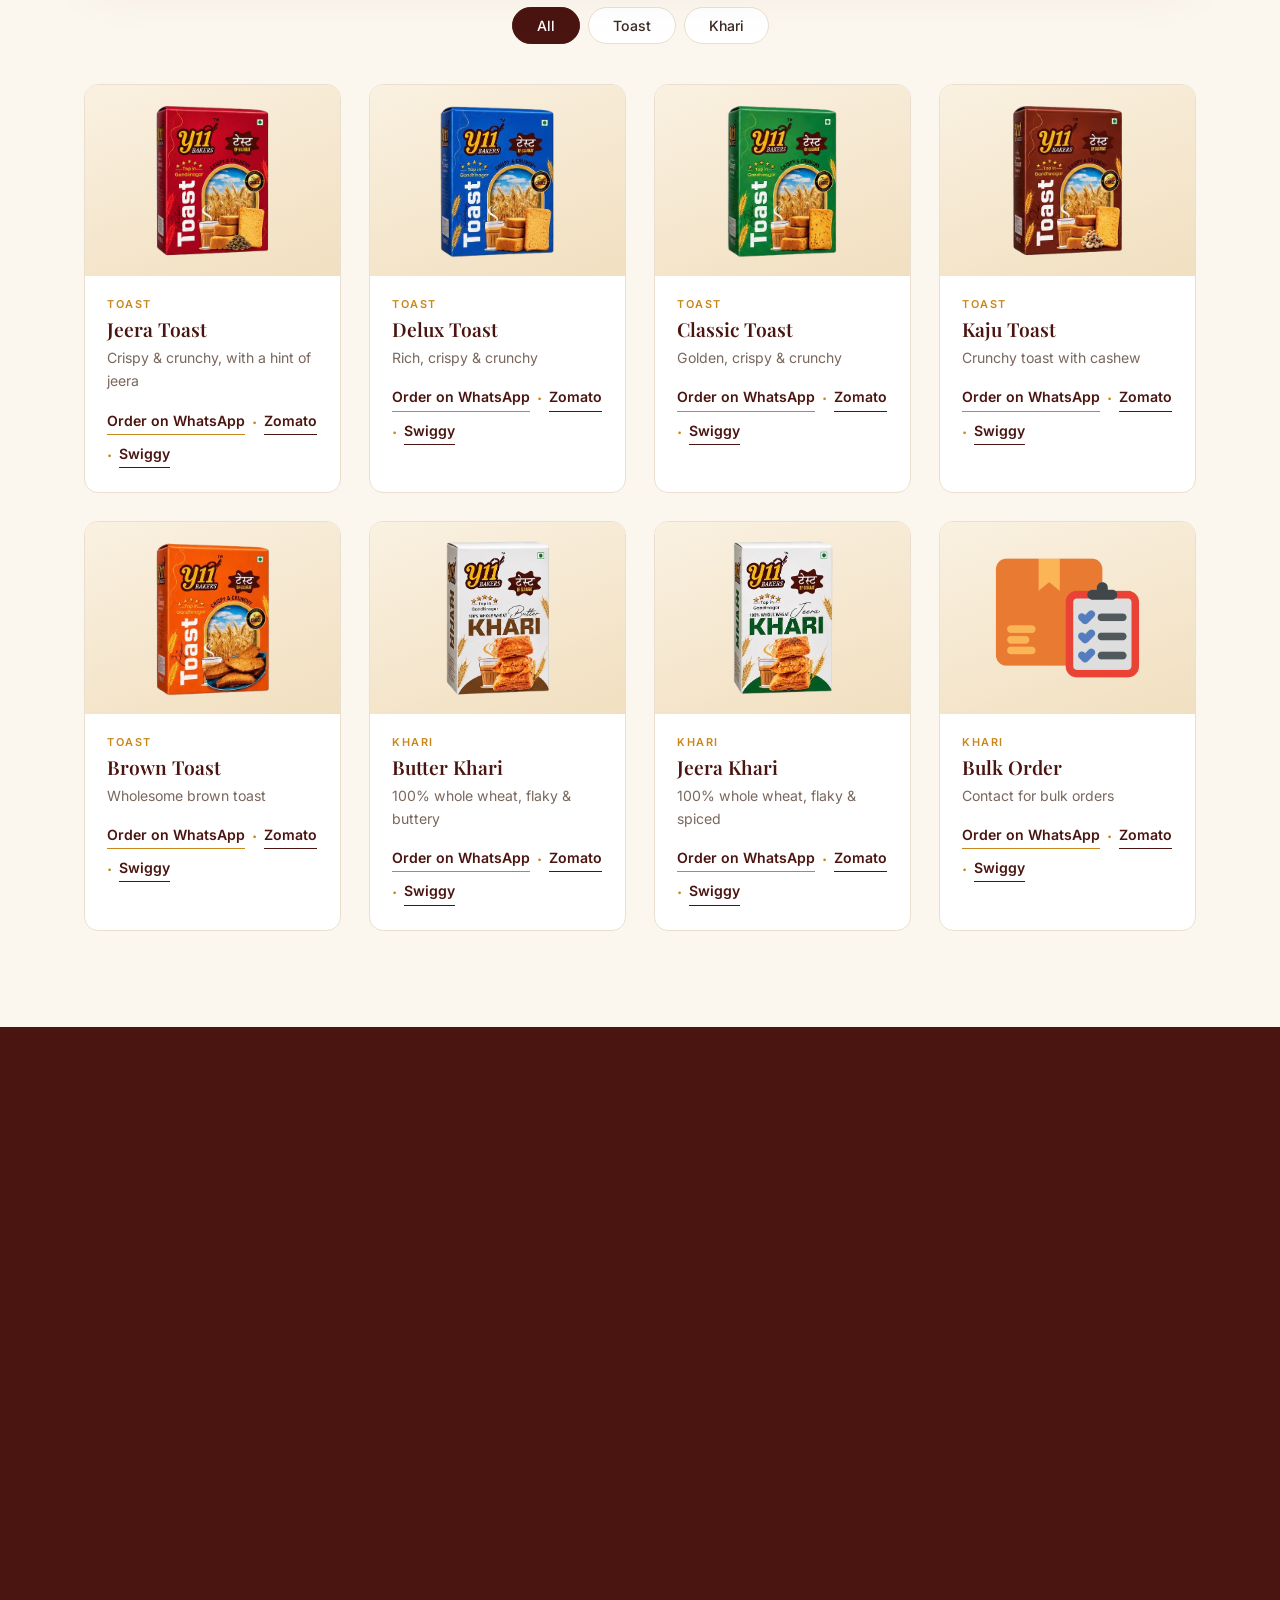
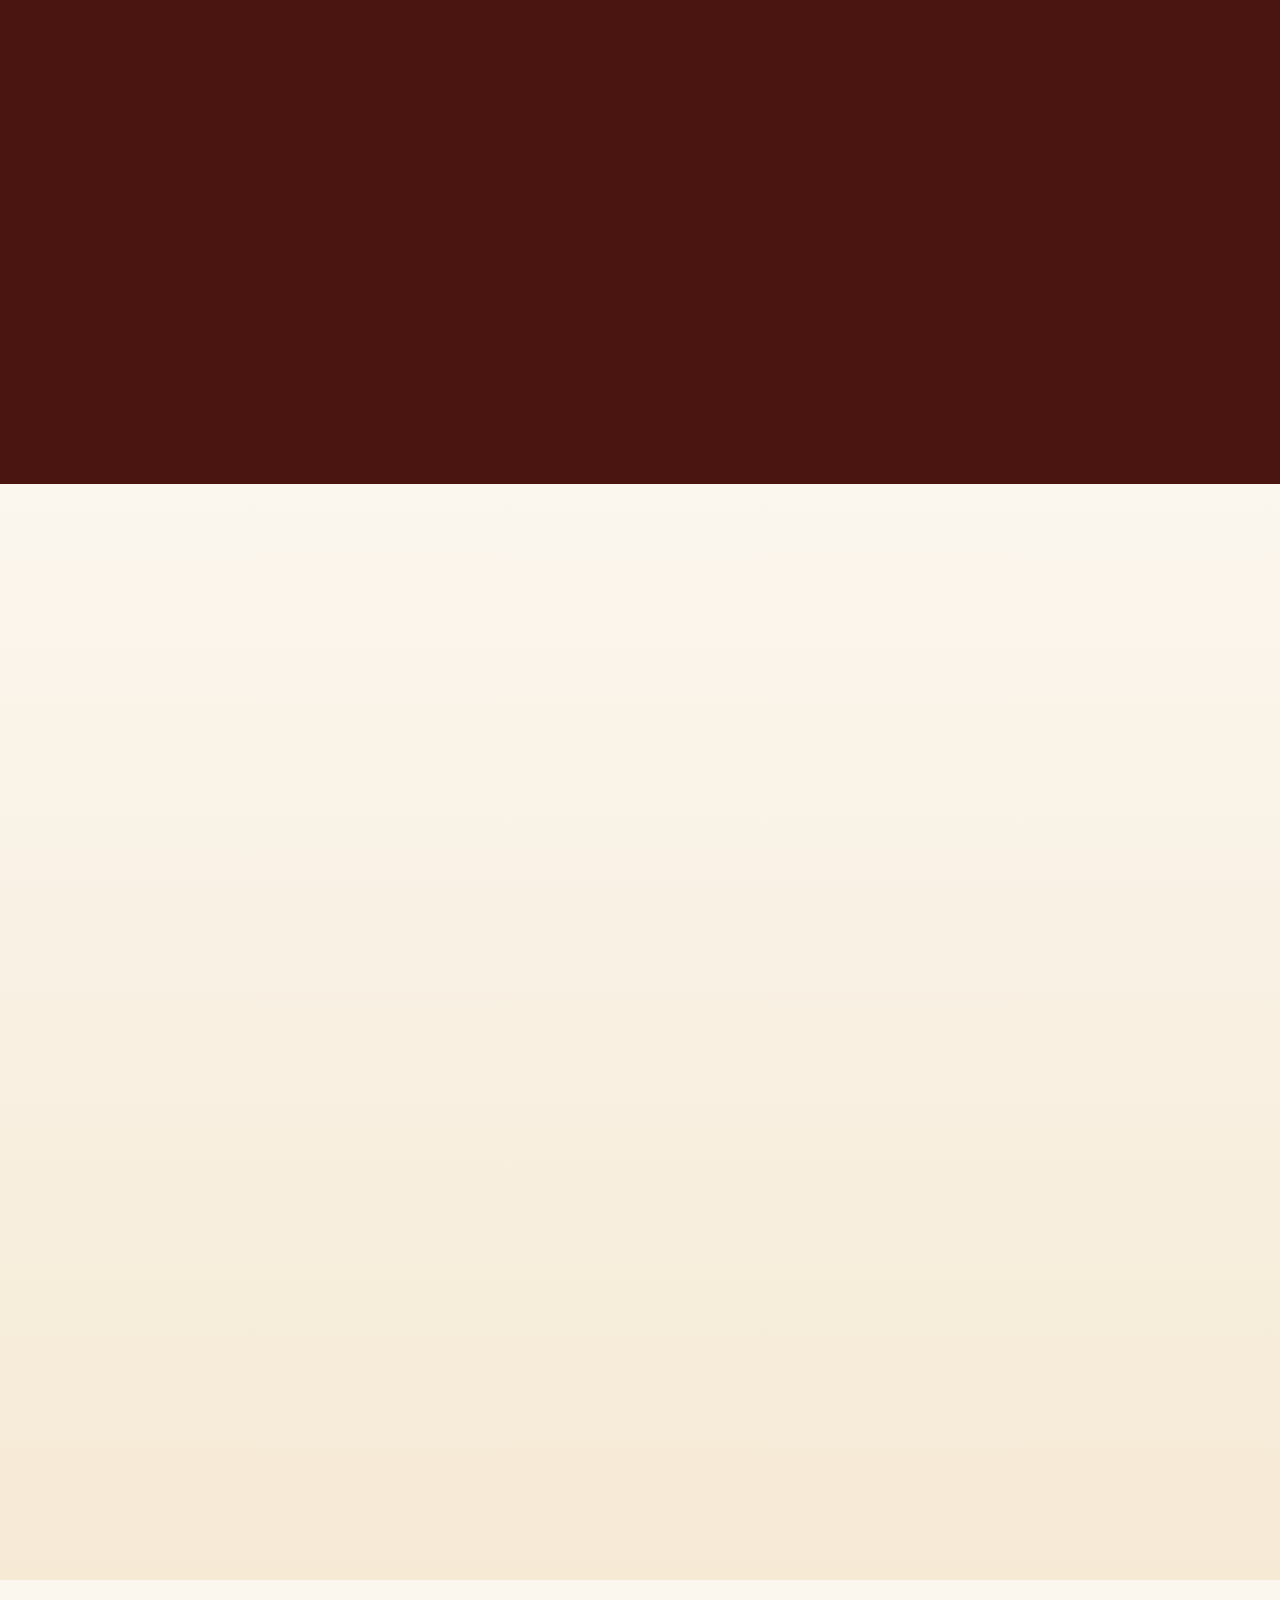
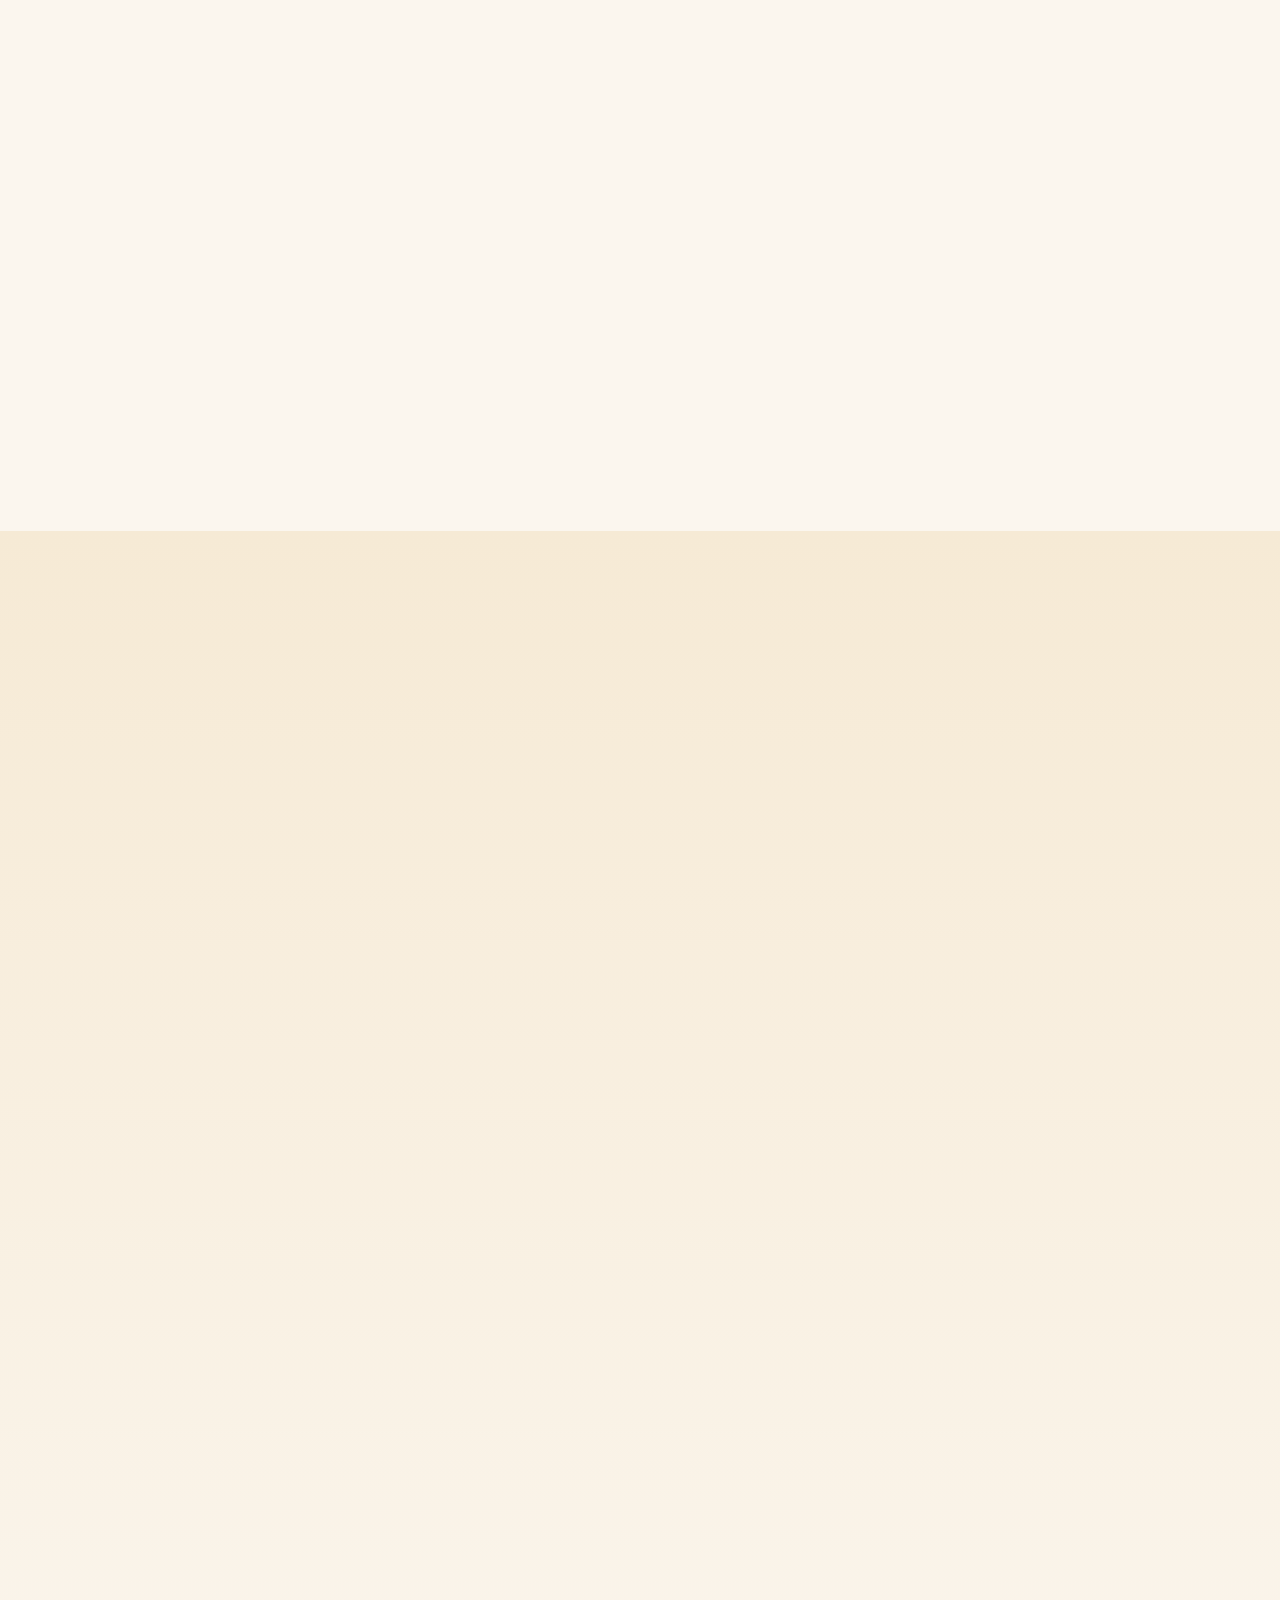
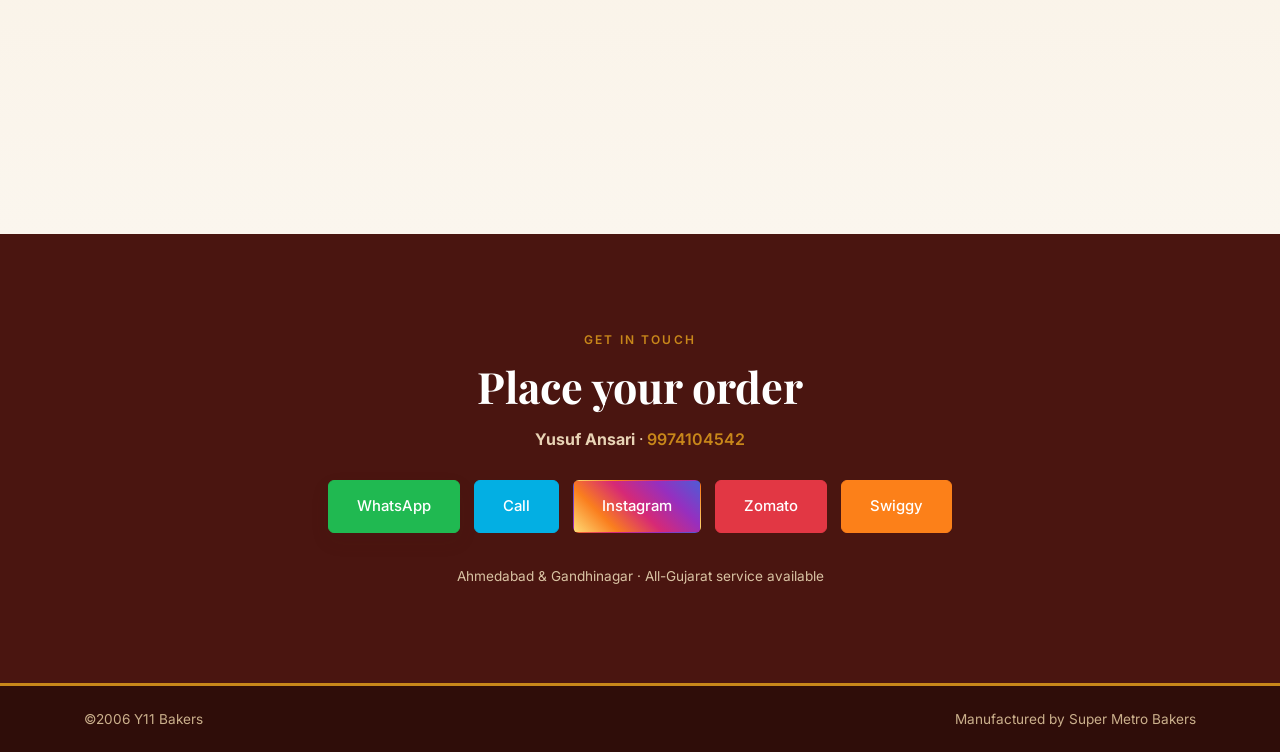
==== commit 5eb29951: "Add GitHub deployment test comment in index.html" ====
--- a/index.html
+++ b/index.html
@@ -9,7 +9,7 @@
 
     <meta name="description" content="Y11 Bakers – crispy toast, whole wheat khari and celebration cakes. Serving Ahmedabad, Gandhinagar and across Gujarat.">
     <meta name="theme-color" content="#4a1510">
-
+    <!-- GitHub deployment test -->
     <!-- Social sharing -->
     <meta property="og:type" content="website">
     <meta property="og:title" content="Y11 Bakers | Toast, Khari & Cakes in Gandhinagar">
